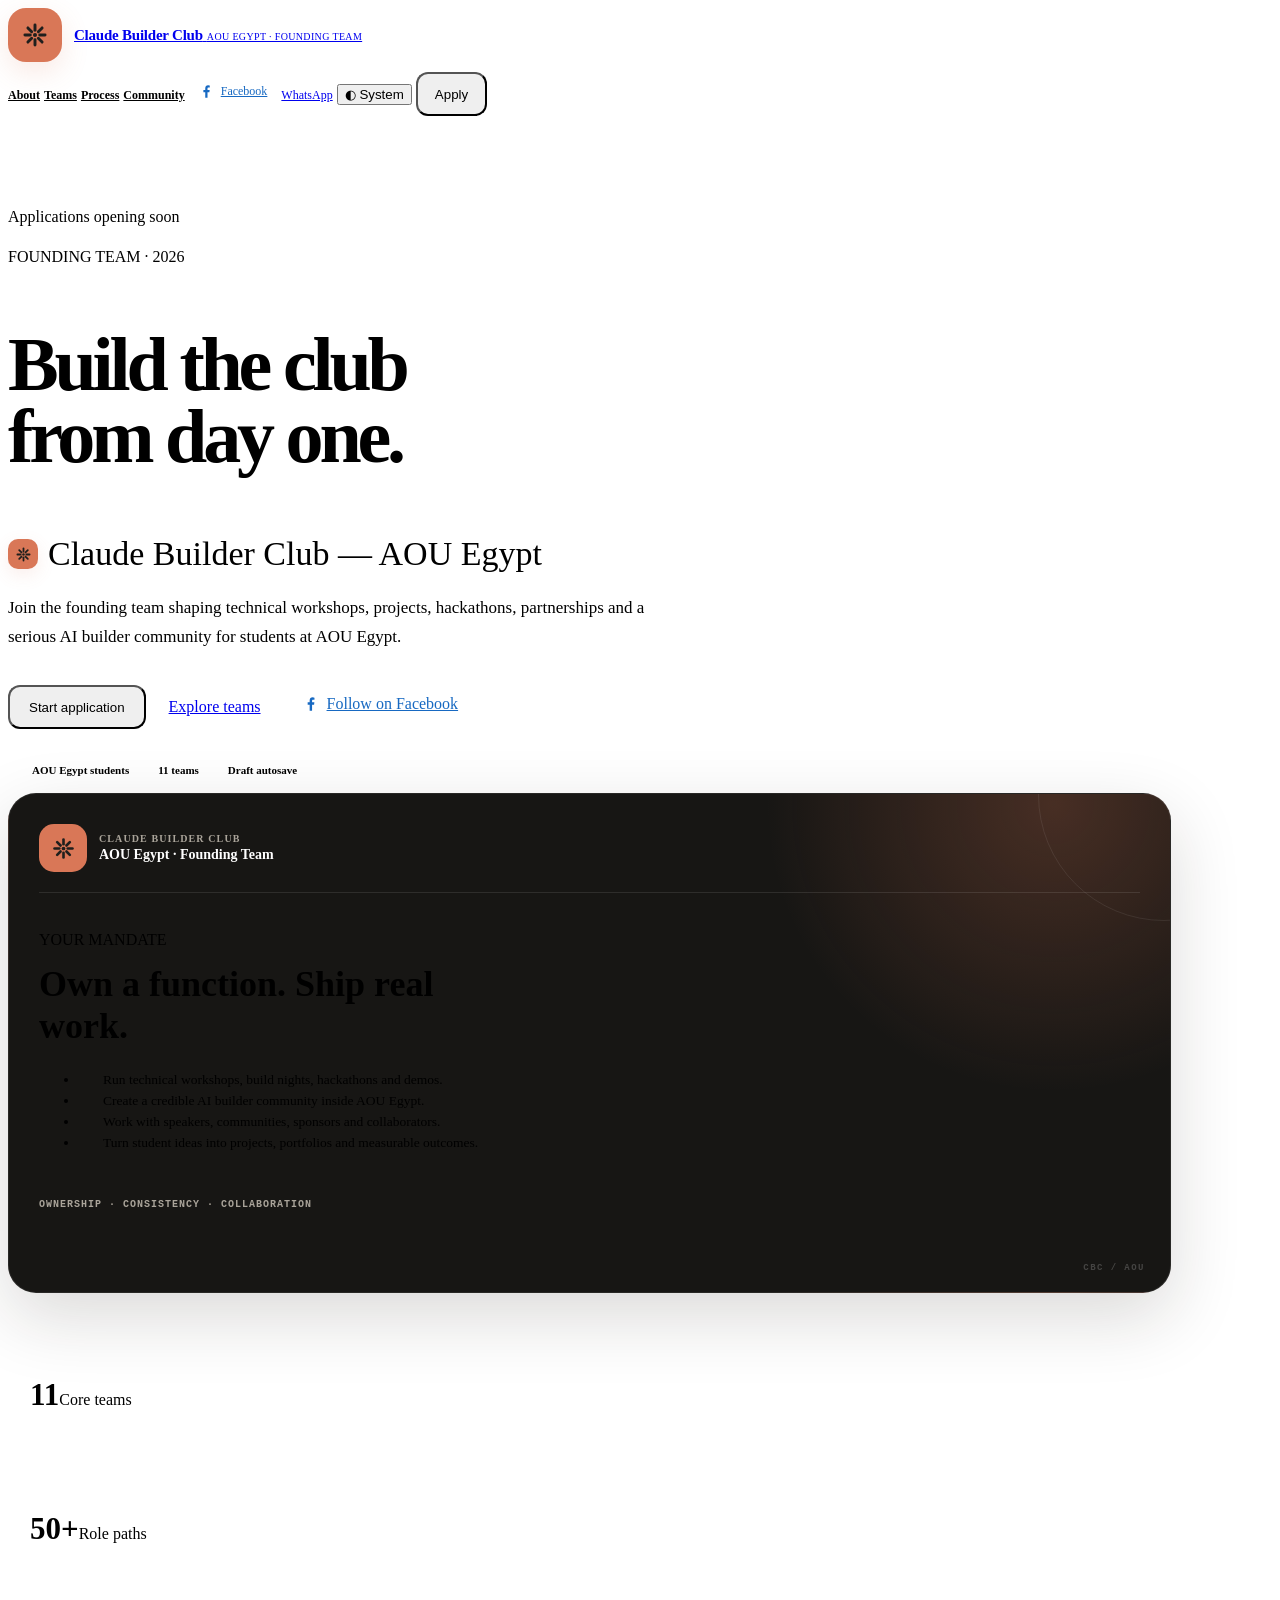
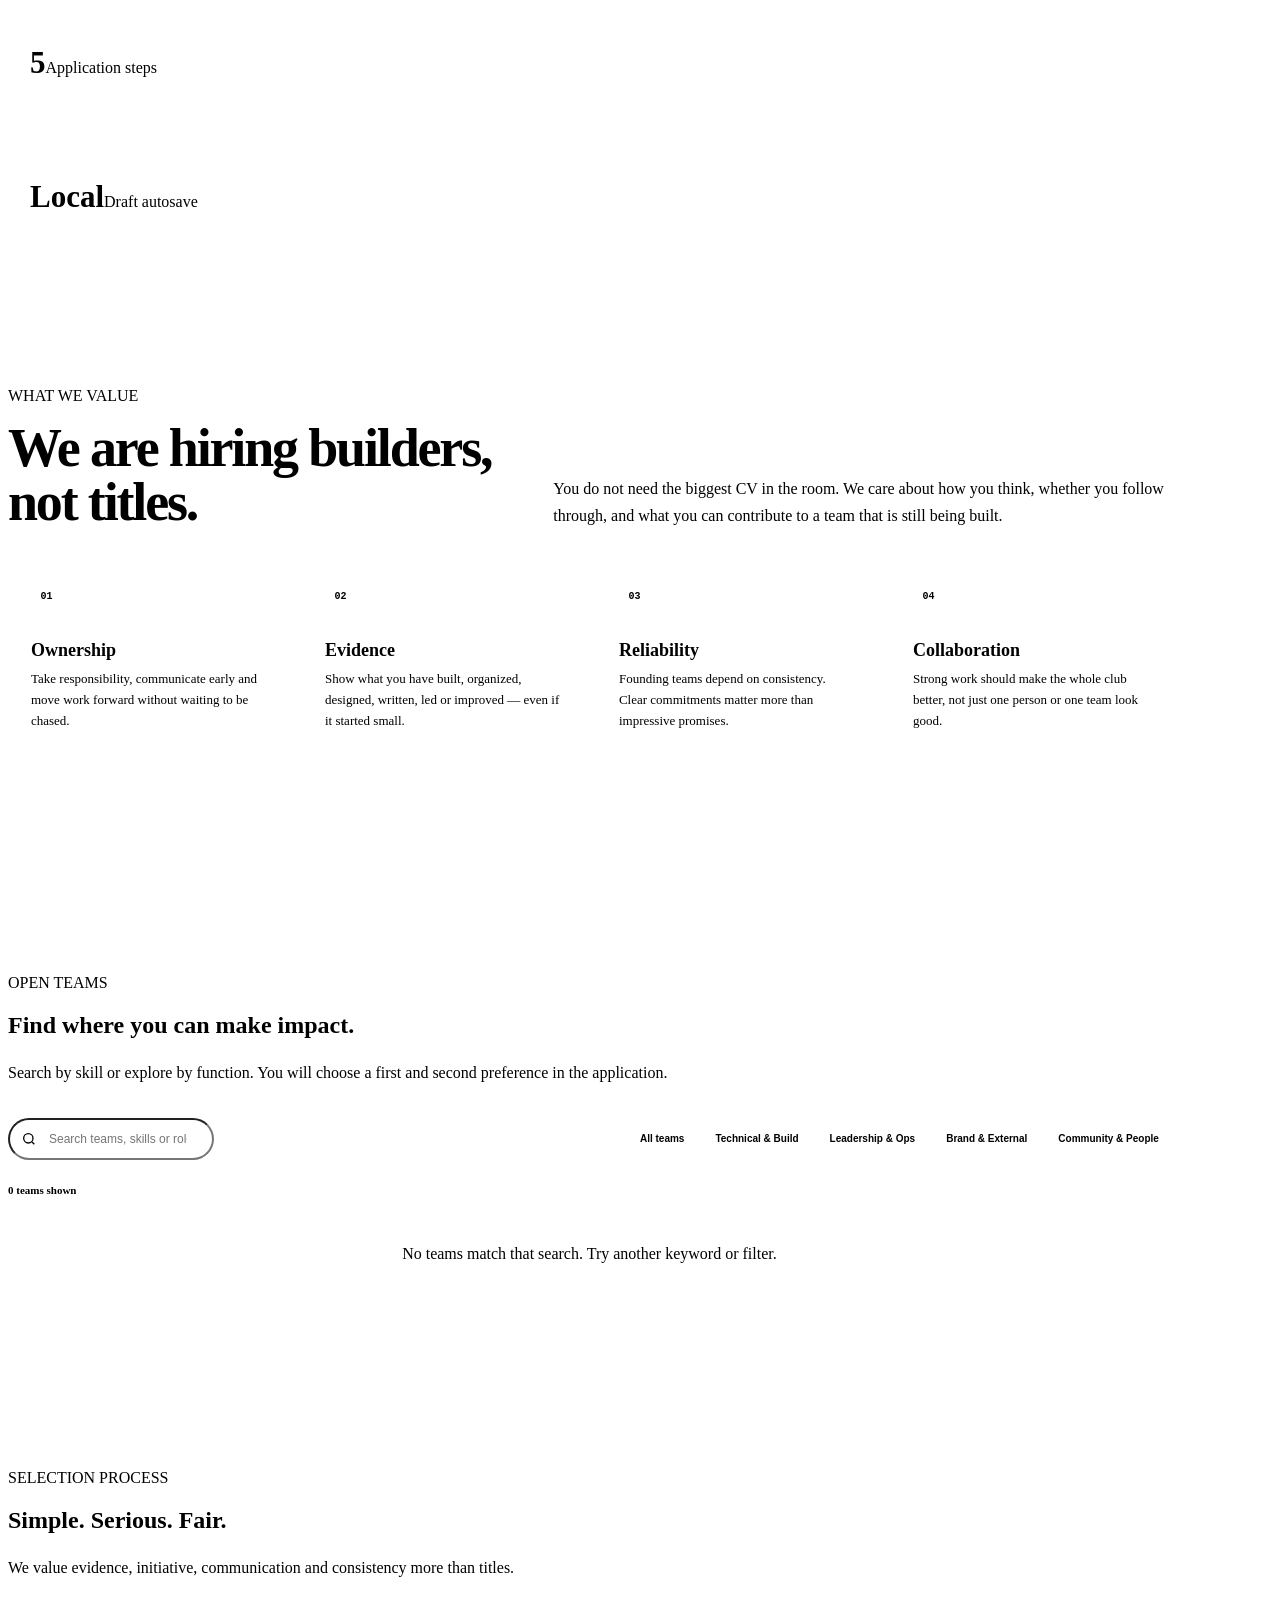
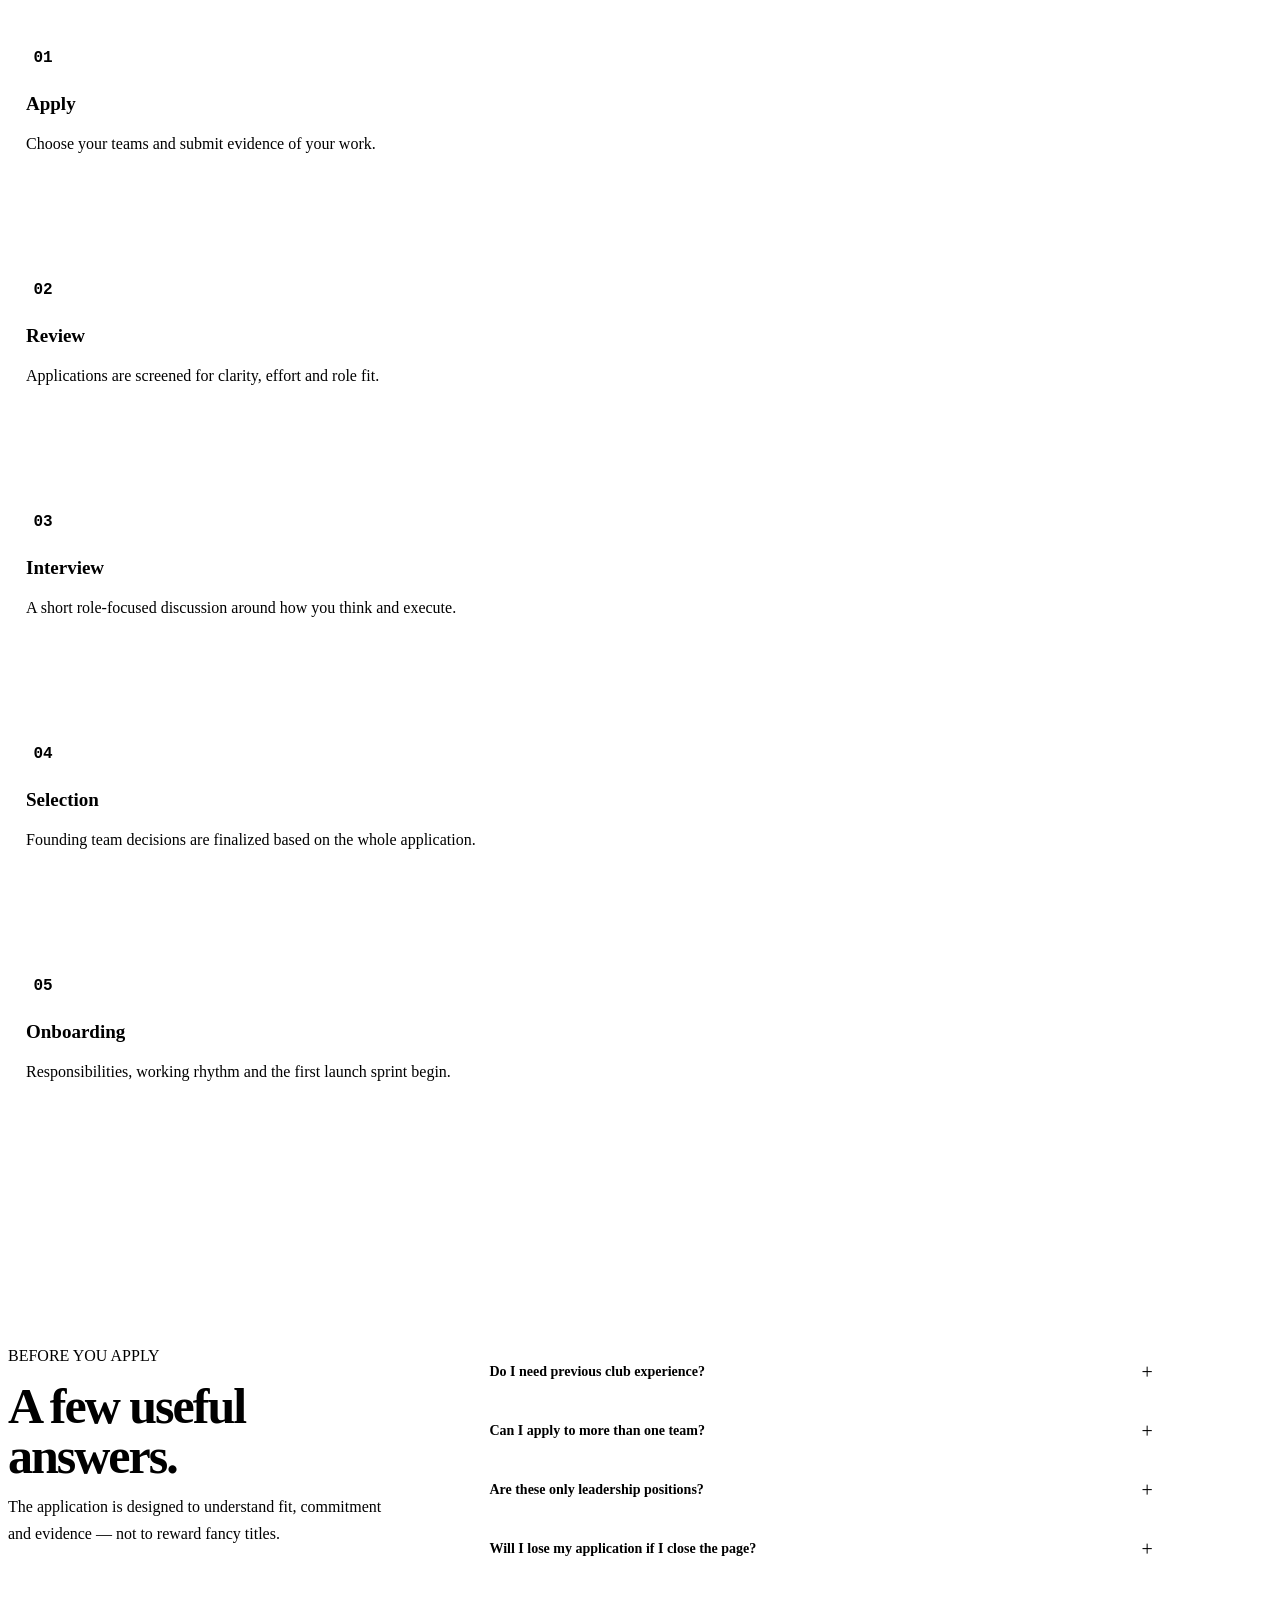
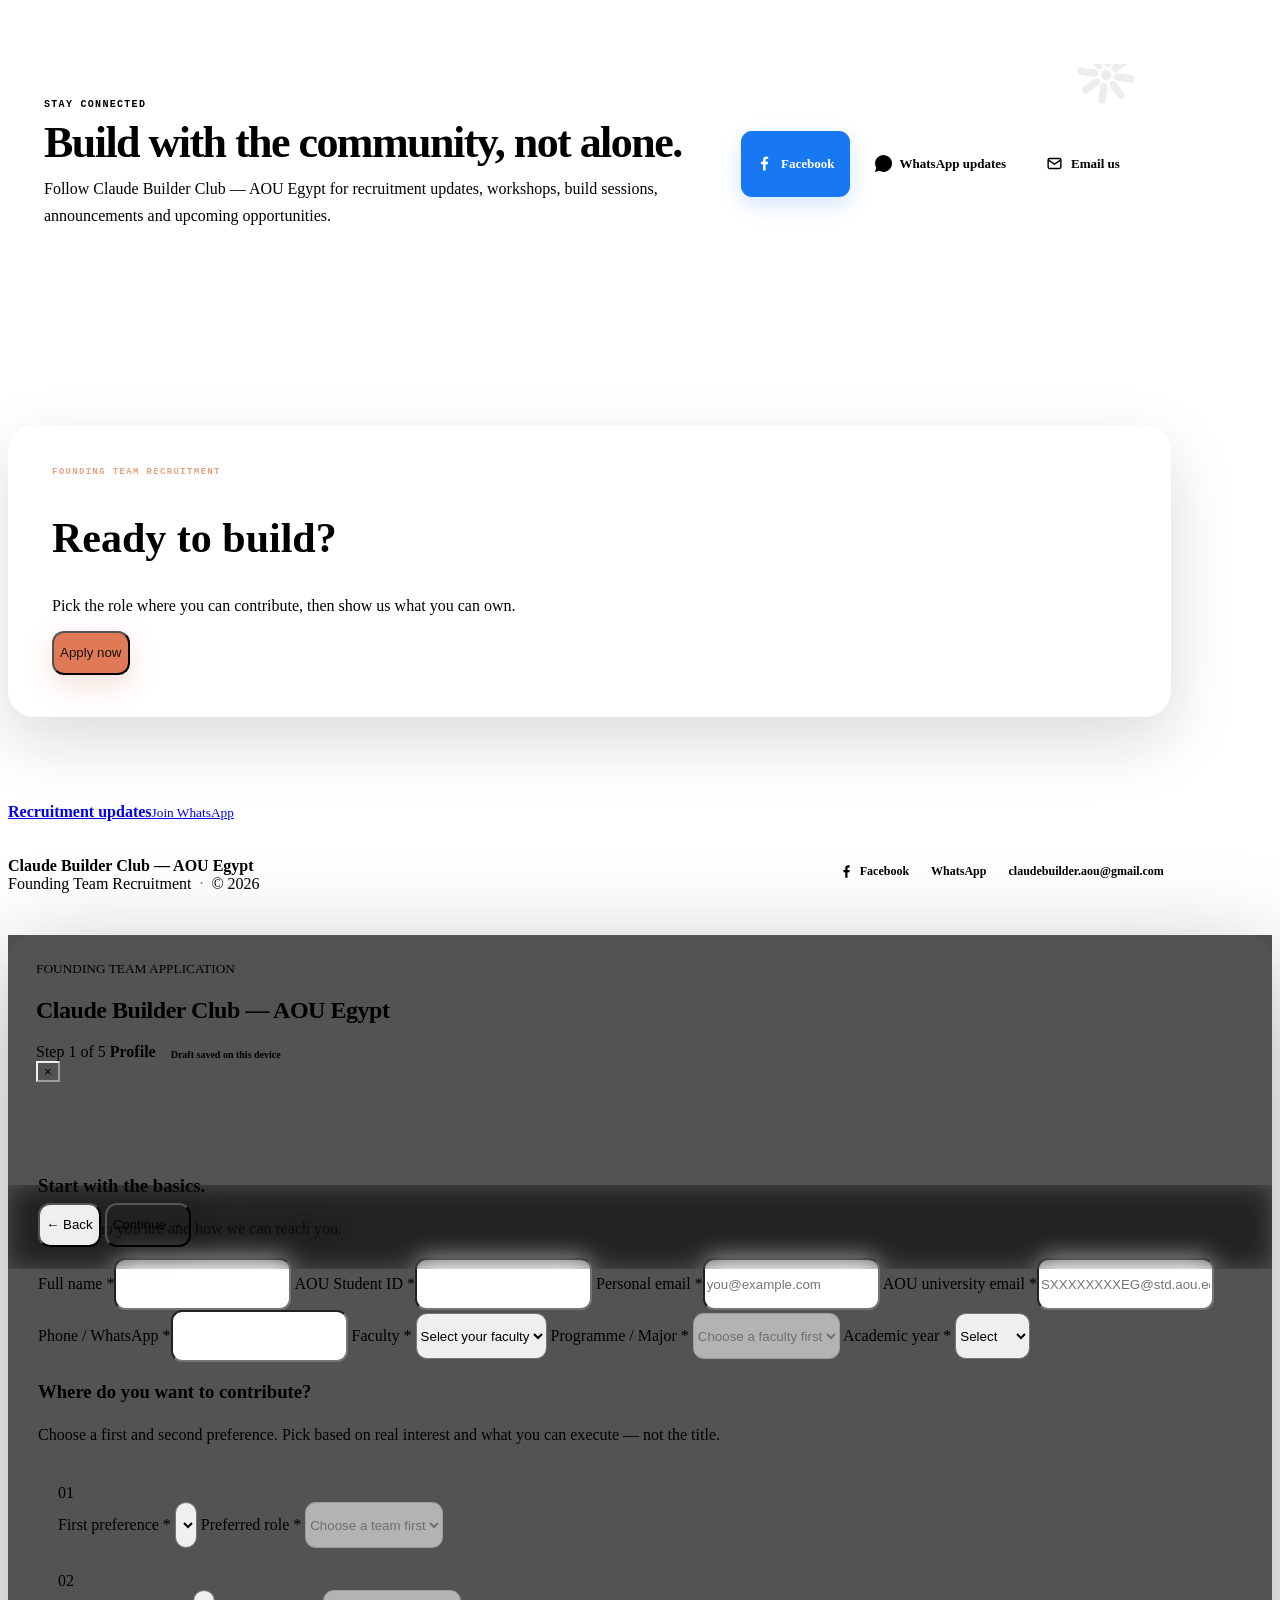
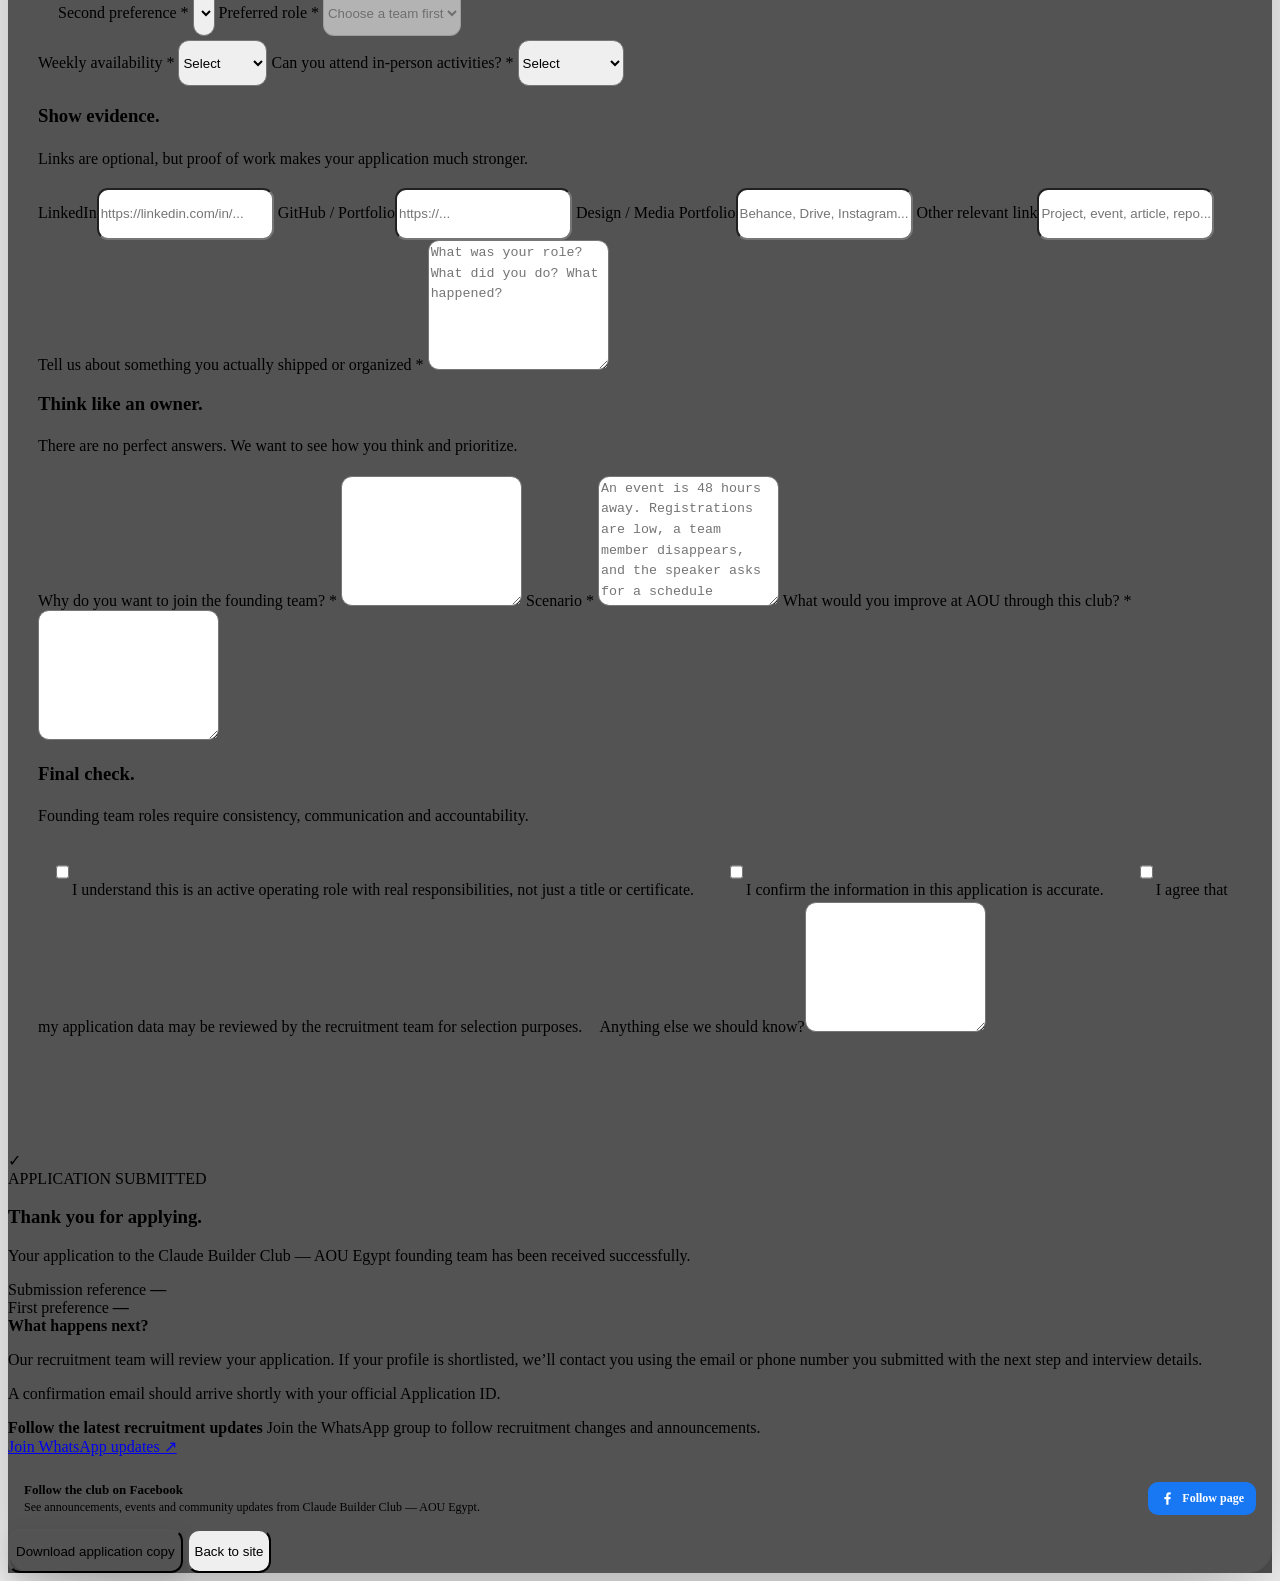
==== index.html @ a532e69e "feat: rebuild hiring landing page structure and discovery flow" ====
<!doctype html>
<html lang="en">
<head>
  <meta charset="utf-8" />
  <meta name="viewport" content="width=device-width,initial-scale=1" />
  <meta name="color-scheme" content="light dark" />
  <meta name="theme-color" content="#F7F4ED" media="(prefers-color-scheme: light)" />
  <meta name="theme-color" content="#171716" media="(prefers-color-scheme: dark)" />
  <script>
    (() => {
      let pref = "system";
      try { pref = localStorage.getItem("cbc-theme") || "system"; } catch (_) {}
      const systemDark = window.matchMedia("(prefers-color-scheme: dark)").matches;
      document.documentElement.dataset.themePreference = pref;
      document.documentElement.dataset.theme =
        pref === "system" ? (systemDark ? "dark" : "light") : pref;
    })();
  </script>

  <title>Join the Founding Team | Claude Builder Club — AOU Egypt</title>
  <meta name="description" content="Apply to join the founding team of Claude Builder Club — AOU Egypt. Explore technical, operations, media, community, partnerships and project roles." />
  <meta name="robots" content="index,follow" />
  <link rel="canonical" href="https://mhmdwaelanwr.github.io/hiring-cbc/" />

  <meta property="og:type" content="website" />
  <meta property="og:site_name" content="Claude Builder Club — AOU Egypt" />
  <meta property="og:title" content="Join the Founding Team | Claude Builder Club — AOU Egypt" />
  <meta property="og:description" content="Build workshops, projects, hackathons and a serious AI builder community at AOU Egypt." />
  <meta property="og:url" content="https://mhmdwaelanwr.github.io/hiring-cbc/" />
  <meta name="twitter:card" content="summary" />
  <meta name="twitter:title" content="Claude Builder Club — AOU Egypt | Founding Team" />
  <meta name="twitter:description" content="Applications are open for the founding team." />

  <link rel="preconnect" href="https://fonts.googleapis.com" />
  <link rel="preconnect" href="https://fonts.gstatic.com" crossorigin />
  <link rel="icon" type="image/svg+xml" href="./claude-favicon.svg?v=20261012" />

  <link rel="stylesheet" href="./styles.css?v=20261012r2" />
  <link rel="stylesheet" href="./polish.css?v=20261012r2" />
  <link rel="stylesheet" href="./hotfix.css?v=20261012r2" />
  <link rel="stylesheet" href="./brand.css?v=20261012r2" />
  <link rel="stylesheet" href="./community.css?v=20261012r2" />
  <link rel="stylesheet" href="./revamp.css?v=20261012r2" />
</head>
<body>
  <header class="nav">
    <div class="wrap nav-inner">
      <a class="brand" href="#top" aria-label="Claude Builder Club — AOU Egypt home">
        <span class="brand-copy">
          <strong>Claude Builder Club</strong>
          <small>AOU Egypt · Founding Team</small>
        </span>
      </a>

      <nav class="nav-links" aria-label="Primary navigation">
        <a href="#about">About</a>
        <a href="#teams">Teams</a>
        <a href="#process">Process</a>
        <a href="#community">Community</a>
        <a class="nav-facebook" href="https://www.facebook.com/claudeaouclub" target="_blank" rel="noopener noreferrer" aria-label="Claude Builder Club — AOU Egypt on Facebook">
          <svg viewBox="0 0 24 24" aria-hidden="true" fill="currentColor"><path d="M13.6 22v-9h3l.45-3.5H13.6V7.27c0-1.01.28-1.7 1.74-1.7H17.2V2.44A24.8 24.8 0 0 0 14.5 2c-2.67 0-4.5 1.63-4.5 4.62V9.5H7V13h3v9h3.6Z"/></svg>
          <span>Facebook</span>
        </a>
        <a class="nav-whatsapp" href="https://chat.whatsapp.com/GwiXzxyBXTBDsBqeenPYP8" target="_blank" rel="noopener noreferrer">WhatsApp</a>
        <button class="theme-toggle" id="themeToggle" type="button" aria-label="Change color theme" title="Theme: System">
          <span class="theme-icon" aria-hidden="true">◐</span>
          <span class="theme-label">System</span>
        </button>
        <span class="nav-status" id="navStatus" hidden>Applications opening soon</span>
        <button class="btn btn-primary js-apply nav-apply" data-open-label="Apply">Apply</button>
      </nav>
    </div>
  </header>

  <main id="top">
    <section class="hero wrap" aria-labelledby="heroTitle">
      <div class="hero-copy">
        <div class="hero-status" id="heroStatus">Applications opening soon</div>
        <div class="eyebrow">FOUNDING TEAM · 2026</div>
        <h1 id="heroTitle">Build the club from day one.</h1>
        <p class="hero-club-name">Claude Builder Club — AOU Egypt</p>
        <p class="lead">
          Join the founding team shaping technical workshops, projects, hackathons,
          partnerships and a serious AI builder community for students at AOU Egypt.
        </p>
        <div class="hero-actions">
          <button class="btn btn-primary js-apply" data-open-label="Start application">Start application</button>
          <a class="btn btn-ghost" href="#teams">Explore teams</a>
          <a class="btn btn-ghost hero-facebook" href="https://www.facebook.com/claudeaouclub" target="_blank" rel="noopener noreferrer">
            <svg viewBox="0 0 24 24" aria-hidden="true" fill="currentColor"><path d="M13.6 22v-9h3l.45-3.5H13.6V7.27c0-1.01.28-1.7 1.74-1.7H17.2V2.44A24.8 24.8 0 0 0 14.5 2c-2.67 0-4.5 1.63-4.5 4.62V9.5H7V13h3v9h3.6Z"/></svg>
            <span>Follow on Facebook</span>
          </a>
        </div>
        <div class="community-proof" aria-label="Recruitment highlights">
          <span><i class="proof-dot" aria-hidden="true"></i>AOU Egypt students</span>
          <span>11 teams</span>
          <span>Draft autosave</span>
        </div>
      </div>

      <aside class="hero-panel hero-brief" aria-label="Founding team mission">
        <div class="brief-top">
          <div class="brief-mark"><img src="./claude-spark.svg" alt="" /></div>
          <div>
            <span>Claude Builder Club</span>
            <strong>AOU Egypt · Founding Team</strong>
          </div>
        </div>
        <div class="panel-kicker">YOUR MANDATE</div>
        <h2>Own a function. Ship real work.</h2>
        <ul>
          <li>Run technical workshops, build nights, hackathons and demos.</li>
          <li>Create a credible AI builder community inside AOU Egypt.</li>
          <li>Work with speakers, communities, sponsors and collaborators.</li>
          <li>Turn student ideas into projects, portfolios and measurable outcomes.</li>
        </ul>
        <div class="brief-foot">Ownership · Consistency · Collaboration</div>
      </aside>
    </section>

    <section class="stats wrap" aria-label="Recruitment overview">
      <div><strong>11</strong><span>Core teams</span></div>
      <div><strong>50+</strong><span>Role paths</span></div>
      <div><strong>5</strong><span>Application steps</span></div>
      <div><strong>Local</strong><span>Draft autosave</span></div>
    </section>

    <section id="about" class="values-section">
      <div class="wrap">
        <div class="values-head">
          <div>
            <div class="eyebrow">WHAT WE VALUE</div>
            <h2>We are hiring builders, not titles.</h2>
          </div>
          <p>
            You do not need the biggest CV in the room. We care about how you think,
            whether you follow through, and what you can contribute to a team that is still being built.
          </p>
        </div>
        <div class="values-grid">
          <article class="value-card">
            <span class="value-index">01</span>
            <h3>Ownership</h3>
            <p>Take responsibility, communicate early and move work forward without waiting to be chased.</p>
          </article>
          <article class="value-card">
            <span class="value-index">02</span>
            <h3>Evidence</h3>
            <p>Show what you have built, organized, designed, written, led or improved — even if it started small.</p>
          </article>
          <article class="value-card">
            <span class="value-index">03</span>
            <h3>Reliability</h3>
            <p>Founding teams depend on consistency. Clear commitments matter more than impressive promises.</p>
          </article>
          <article class="value-card">
            <span class="value-index">04</span>
            <h3>Collaboration</h3>
            <p>Strong work should make the whole club better, not just one person or one team look good.</p>
          </article>
        </div>
      </div>
    </section>

    <section id="teams" class="section">
      <div class="wrap">
        <div class="section-head">
          <div>
            <div class="eyebrow">OPEN TEAMS</div>
            <h2>Find where you can make impact.</h2>
          </div>
          <p>Search by skill or explore by function. You will choose a first and second preference in the application.</p>
        </div>

        <div class="team-tools" aria-label="Team filters">
          <label class="team-search-wrap" aria-label="Search teams and skills">
            <svg viewBox="0 0 24 24" aria-hidden="true" fill="none" stroke="currentColor" stroke-width="2"><circle cx="11" cy="11" r="7"/><path d="m20 20-3.5-3.5"/></svg>
            <input id="teamSearch" type="search" placeholder="Search teams, skills or roles…" autocomplete="off" />
          </label>
          <div class="team-filters" role="group" aria-label="Filter teams by area">
            <button class="team-filter active" type="button" data-team-filter="all" aria-pressed="true">All teams</button>
            <button class="team-filter" type="button" data-team-filter="technical" aria-pressed="false">Technical & Build</button>
            <button class="team-filter" type="button" data-team-filter="operations" aria-pressed="false">Leadership & Ops</button>
            <button class="team-filter" type="button" data-team-filter="brand" aria-pressed="false">Brand & External</button>
            <button class="team-filter" type="button" data-team-filter="people" aria-pressed="false">Community & People</button>
          </div>
        </div>
        <p class="team-result-meta" id="teamResultCount" aria-live="polite">11 teams shown</p>
        <div class="roles" id="rolesGrid"></div>
      </div>
    </section>

    <section id="process" class="section section-soft">
      <div class="wrap">
        <div class="section-head">
          <div>
            <div class="eyebrow">SELECTION PROCESS</div>
            <h2>Simple. Serious. Fair.</h2>
          </div>
          <p>We value evidence, initiative, communication and consistency more than titles.</p>
        </div>
        <div class="steps">
          <div><b>01</b><h3>Apply</h3><p>Choose your teams and submit evidence of your work.</p></div>
          <div><b>02</b><h3>Review</h3><p>Applications are screened for clarity, effort and role fit.</p></div>
          <div><b>03</b><h3>Interview</h3><p>A short role-focused discussion around how you think and execute.</p></div>
          <div><b>04</b><h3>Selection</h3><p>Founding team decisions are finalized based on the whole application.</p></div>
          <div><b>05</b><h3>Onboarding</h3><p>Responsibilities, working rhythm and the first launch sprint begin.</p></div>
        </div>
      </div>
    </section>

    <section class="faq-section" aria-labelledby="faqTitle">
      <div class="wrap faq-layout">
        <div class="faq-intro">
          <div class="eyebrow">BEFORE YOU APPLY</div>
          <h2 id="faqTitle">A few useful answers.</h2>
          <p>The application is designed to understand fit, commitment and evidence — not to reward fancy titles.</p>
        </div>
        <div class="faq-list">
          <details>
            <summary>Do I need previous club experience?</summary>
            <p>No. Relevant experience helps, but projects, volunteering, freelance work, coursework and things you independently shipped can all demonstrate ability.</p>
          </details>
          <details>
            <summary>Can I apply to more than one team?</summary>
            <p>Yes. The application asks for a first and second team preference, with a preferred role for each.</p>
          </details>
          <details>
            <summary>Are these only leadership positions?</summary>
            <p>No. The recruitment includes leads, coordinators, specialists, members and volunteer paths across technical and non-technical teams.</p>
          </details>
          <details>
            <summary>Will I lose my application if I close the page?</summary>
            <p>Your draft is saved locally in your browser while you type. You can return on the same device and continue before submitting.</p>
          </details>
        </div>
      </div>
    </section>

    <section id="community" class="community-section">
      <div class="wrap">
        <div class="community-card">
          <div class="community-copy">
            <div class="community-kicker">Stay connected</div>
            <h2>Build with the community, not alone.</h2>
            <p>Follow Claude Builder Club — AOU Egypt for recruitment updates, workshops, build sessions, announcements and upcoming opportunities.</p>
          </div>
          <div class="community-actions" aria-label="Community channels">
            <a class="community-link facebook" href="https://www.facebook.com/claudeaouclub" target="_blank" rel="noopener noreferrer">
              <svg viewBox="0 0 24 24" aria-hidden="true" fill="currentColor"><path d="M13.6 22v-9h3l.45-3.5H13.6V7.27c0-1.01.28-1.7 1.74-1.7H17.2V2.44A24.8 24.8 0 0 0 14.5 2c-2.67 0-4.5 1.63-4.5 4.62V9.5H7V13h3v9h3.6Z"/></svg>
              <span>Facebook</span>
            </a>
            <a class="community-link whatsapp" href="https://chat.whatsapp.com/GwiXzxyBXTBDsBqeenPYP8" target="_blank" rel="noopener noreferrer">
              <svg viewBox="0 0 24 24" aria-hidden="true" fill="currentColor"><path d="M20.52 3.48A11.82 11.82 0 0 0 12.06 0C5.47 0 .11 5.36.11 11.95c0 2.1.55 4.16 1.6 5.96L0 24l6.24-1.64a11.93 11.93 0 0 0 5.81 1.48h.01c6.59 0 11.95-5.36 11.95-11.95 0-3.19-1.24-6.19-3.49-8.41Z"/></svg>
              <span>WhatsApp updates</span>
            </a>
            <a class="community-link email" href="mailto:claudebuilder.aou@gmail.com">
              <svg viewBox="0 0 24 24" aria-hidden="true" fill="none" stroke="currentColor" stroke-width="2"><rect x="3" y="5" width="18" height="14" rx="2"/><path d="m3 7 9 6 9-6"/></svg>
              <span>Email us</span>
            </a>
          </div>
        </div>
      </div>
    </section>

    <section class="section">
      <div class="wrap">
        <div class="cta">
          <div>
            <div class="cta-copy-eyebrow">FOUNDING TEAM RECRUITMENT</div>
            <h2>Ready to build?</h2>
            <p>Pick the role where you can contribute, then show us what you can own.</p>
          </div>
          <button class="btn btn-orange js-apply" data-open-label="Apply now">Apply now</button>
        </div>
      </div>
    </section>
  </main>

  <a class="floating-whatsapp" href="https://chat.whatsapp.com/GwiXzxyBXTBDsBqeenPYP8" target="_blank" rel="noopener noreferrer" aria-label="Join recruitment updates on WhatsApp">
    <span class="wa-dot" aria-hidden="true"></span>
    <span><strong>Recruitment updates</strong><small>Join WhatsApp</small></span>
  </a>

  <footer class="footer wrap">
    <div>
      <strong>Claude Builder Club — AOU Egypt</strong>
      <div class="footer-meta-line">
        <span id="footerMeta">Founding Team Recruitment</span>
        <span class="dot" aria-hidden="true">·</span>
        <span>© <span id="footerYear">2026</span></span>
      </div>
    </div>
    <div class="footer-social" aria-label="Club links">
      <a href="https://www.facebook.com/claudeaouclub" target="_blank" rel="noopener noreferrer">
        <svg viewBox="0 0 24 24" aria-hidden="true" fill="currentColor"><path d="M13.6 22v-9h3l.45-3.5H13.6V7.27c0-1.01.28-1.7 1.74-1.7H17.2V2.44A24.8 24.8 0 0 0 14.5 2c-2.67 0-4.5 1.63-4.5 4.62V9.5H7V13h3v9h3.6Z"/></svg>
        <span>Facebook</span>
      </a>
      <a href="https://chat.whatsapp.com/GwiXzxyBXTBDsBqeenPYP8" target="_blank" rel="noopener noreferrer"><span>WhatsApp</span></a>
      <a href="mailto:claudebuilder.aou@gmail.com"><span>claudebuilder.aou@gmail.com</span></a>
    </div>
  </footer>

  <div class="modal" id="modal" aria-hidden="true">
    <div class="modal-card" role="dialog" aria-modal="true" aria-labelledby="formTitle">
      <div class="modal-head">
        <div>
          <small>FOUNDING TEAM APPLICATION</small>
          <h2 id="formTitle">Claude Builder Club — AOU Egypt</h2>
          <div class="step-meta">
            <span id="stepCounter">Step 1 of 5</span>
            <strong id="stepLabel">Profile</strong>
            <span class="draft-status" id="draftStatus">Draft saved on this device</span>
          </div>
        </div>
        <button class="icon-btn" id="closeModal" aria-label="Close application">×</button>
        <div class="progress" aria-hidden="true"><span id="progress"></span></div>
      </div>

      <form id="applicationForm" novalidate>
        <div aria-hidden="true" style="position:absolute;left:-10000px;top:auto;width:1px;height:1px;overflow:hidden"><label>Website<input type="text" name="website" tabindex="-1" autocomplete="off" /></label></div>
        <section class="form-page active" data-page="1">
          <h3>Start with the basics.</h3>
          <p>Tell us who you are and how we can reach you.</p>
          <div class="grid2">
            <label>Full name *<input name="full_name" autocomplete="name" required /></label>
            <label>AOU Student ID *<input name="student_id" required /></label>
            <label>Personal email *<input type="email" name="email" autocomplete="email" placeholder="you@example.com" required /></label>
            <label>AOU university email *<input type="email" name="university_email" autocomplete="email" placeholder="SXXXXXXXXEG@std.aou.edu.eg" pattern=".+@std\.aou\.edu\.eg$" title="Use your AOU student email ending with @std.aou.edu.eg" required /></label>
            <label>Phone / WhatsApp *<input name="phone" autocomplete="tel" required /></label>
            <label>Faculty *
              <select name="faculty" id="facultySelect" required>
                <option value="">Select your faculty</option>
              </select>
            </label>
            <label>Programme / Major *
              <select name="major" id="majorSelect" required disabled>
                <option value="">Choose a faculty first</option>
              </select>
            </label>
            <label>Academic year *
              <select name="academic_year" required>
                <option value="">Select</option>
                <option>1st Year</option><option>2nd Year</option><option>3rd Year</option>
                <option>4th Year</option><option>Other</option>
              </select>
            </label>
          </div>
        </section>

        <section class="form-page" data-page="2">
          <h3>Where do you want to contribute?</h3>
          <p>Choose a first and second preference. Pick based on real interest and what you can execute — not the title.</p>
          <div class="preference-card">
            <div class="preference-number">01</div>
            <div class="grid2">
              <label>First preference *
                <select name="team_first" id="teamFirst" required></select>
              </label>
              <label>Preferred role *
                <select name="preferred_role" id="roleFirst" required disabled>
                  <option value="">Choose a team first</option>
                </select>
              </label>
            </div>
          </div>
          <div class="preference-card preference-card-secondary">
            <div class="preference-number">02</div>
            <div class="grid2">
              <label>Second preference *
                <select name="team_second" id="teamSecond" required></select>
              </label>
              <label>Preferred role *
                <select name="second_preferred_role" id="roleSecond" required disabled>
                  <option value="">Choose a team first</option>
                </select>
              </label>
            </div>
          </div>
          <div class="grid2">
            <label>Weekly availability *
              <select name="availability" required>
                <option value="">Select</option><option>2–3 hours</option><option>4–6 hours</option>
                <option>7–10 hours</option><option>10+ hours</option>
              </select>
            </label>
            <label>Can you attend in-person activities? *
              <select name="in_person" required>
                <option value="">Select</option><option>Yes</option><option>Mostly yes</option>
                <option>Sometimes</option><option>Mostly remote</option>
              </select>
            </label>
          </div>
          <div id="conditional"></div>
        </section>

        <section class="form-page" data-page="3">
          <h3>Show evidence.</h3>
          <p>Links are optional, but proof of work makes your application much stronger.</p>
          <div class="grid2">
            <label>LinkedIn<input type="url" name="linkedin" placeholder="https://linkedin.com/in/..." /></label>
            <label>GitHub / Portfolio<input type="url" name="portfolio" placeholder="https://..." /></label>
            <label>Design / Media Portfolio<input type="url" name="design_portfolio" placeholder="Behance, Drive, Instagram..." /></label>
            <label>Other relevant link<input type="url" name="other_link" placeholder="Project, event, article, repo..." /></label>
          </div>
          <label>Tell us about something you actually shipped or organized *
            <textarea name="evidence" required placeholder="What was your role? What did you do? What happened?"></textarea>
          </label>
        </section>

        <section class="form-page" data-page="4">
          <h3>Think like an owner.</h3>
          <p>There are no perfect answers. We want to see how you think and prioritize.</p>
          <label>Why do you want to join the founding team? *
            <textarea name="motivation" required></textarea>
          </label>
          <label>Scenario *
            <textarea name="scenario" required placeholder="An event is 48 hours away. Registrations are low, a team member disappears, and the speaker asks for a schedule change. What do you do first, and why?"></textarea>
          </label>
          <label>What would you improve at AOU through this club? *
            <textarea name="campus_impact" required></textarea>
          </label>
        </section>

        <section class="form-page" data-page="5">
          <h3>Final check.</h3>
          <p>Founding team roles require consistency, communication and accountability.</p>
          <label class="check"><input type="checkbox" name="commitment" required /><span>I understand this is an active operating role with real responsibilities, not just a title or certificate.</span></label>
          <label class="check"><input type="checkbox" name="accuracy" required /><span>I confirm the information in this application is accurate.</span></label>
          <label class="check"><input type="checkbox" name="privacy" required /><span>I agree that my application data may be reviewed by the recruitment team for selection purposes.</span></label>
          <label>Anything else we should know?<textarea name="notes"></textarea></label>
        </section>

        <div class="form-nav">
          <button type="button" class="btn btn-ghost" id="backBtn">← Back</button>
          <button type="button" class="btn btn-dark" id="nextBtn">Continue →</button>
        </div>
      </form>

      <div class="success" id="success">
        <div class="success-icon">✓</div>
        <div class="success-kicker">APPLICATION SUBMITTED</div>
        <h3>Thank you for applying.</h3>
        <p class="success-lead" id="successMessage">
          Your application to the Claude Builder Club — AOU Egypt founding team has been received successfully.
        </p>

        <div class="success-summary">
          <div>
            <span>Submission reference</span>
            <strong id="submissionReference">—</strong>
          </div>
          <div>
            <span>First preference</span>
            <strong id="successTeam">—</strong>
          </div>
        </div>

        <div class="success-next">
          <strong>What happens next?</strong>
          <p>Our recruitment team will review your application. If your profile is shortlisted, we’ll contact you using the email or phone number you submitted with the next step and interview details.</p>
        </div>

        <p class="success-note">A confirmation email should arrive shortly with your official Application ID.</p>

        <div class="whatsapp-follow">
          <div>
            <strong>Follow the latest recruitment updates</strong>
            <span>Join the WhatsApp group to follow recruitment changes and announcements.</span>
          </div>
          <a class="btn btn-whatsapp" href="https://chat.whatsapp.com/GwiXzxyBXTBDsBqeenPYP8" target="_blank" rel="noopener noreferrer">Join WhatsApp updates ↗</a>
        </div>

        <div class="social-after-submit">
          <div>
            <strong>Follow the club on Facebook</strong>
            <span>See announcements, events and community updates from Claude Builder Club — AOU Egypt.</span>
          </div>
          <a href="https://www.facebook.com/claudeaouclub" target="_blank" rel="noopener noreferrer">
            <svg viewBox="0 0 24 24" aria-hidden="true" fill="currentColor"><path d="M13.6 22v-9h3l.45-3.5H13.6V7.27c0-1.01.28-1.7 1.74-1.7H17.2V2.44A24.8 24.8 0 0 0 14.5 2c-2.67 0-4.5 1.63-4.5 4.62V9.5H7V13h3v9h3.6Z"/></svg>
            <span>Follow page</span>
          </a>
        </div>

        <div class="success-actions">
          <button class="btn btn-dark" id="downloadCopy">Download application copy</button>
          <button class="btn btn-ghost" type="button" id="closeSuccess">Back to site</button>
        </div>
      </div>
    </div>
  </div>

  <script src="./config.js?v=20261012r2"></script>
  <script src="./app.js?v=20261012r2"></script>
  <script src="./submission-hotfix.js?v=20261012r2"></script>
  <script src="./revamp.js?v=20261012r2"></script>
</body>
</html>
---- polish.css ----
/*
  CBC AOU — UI polish layer
  Loaded after styles.css so the existing application flow remains untouched.
  2026-10-11
*/

/* ---------- Global quality ---------- */
:root{
  --polish-radius:22px;
  --polish-radius-sm:14px;
  --polish-ease:cubic-bezier(.2,.8,.2,1);
}

::selection{
  background:color-mix(in srgb,var(--accent) 28%,transparent);
  color:var(--ink);
}

body{
  min-height:100vh;
  background:
    radial-gradient(circle at 84% 2%,color-mix(in srgb,var(--accent) 10%,transparent),transparent 30rem),
    radial-gradient(circle at 4% 34%,color-mix(in srgb,var(--accent) 5%,transparent),transparent 25rem),
    var(--bg);
}

.wrap{width:min(1180px,92%)}

button,a,input,select,textarea{
  -webkit-tap-highlight-color:transparent;
}

a:focus-visible,
button:focus-visible,
input:focus-visible,
select:focus-visible,
textarea:focus-visible{
  outline:3px solid color-mix(in srgb,var(--accent) 38%,transparent);
  outline-offset:3px;
}

.btn{
  min-height:44px;
  border-radius:12px;
  transition:
    transform .2s var(--polish-ease),
    box-shadow .2s var(--polish-ease),
    background-color .2s ease,
    border-color .2s ease;
}

.btn:hover:not(:disabled){transform:translateY(-2px)}
.btn:active:not(:disabled){transform:translateY(0)}

/* ---------- Navigation ---------- */
.nav{
  border-bottom-color:color-mix(in srgb,var(--line) 78%,transparent);
  box-shadow:0 1px 0 color-mix(in srgb,var(--ink) 3%,transparent);
}

.nav-inner{min-height:76px}

.brand{
  display:flex;
  align-items:center;
  gap:11px;
}

.brand::before{
  content:"✦";
  display:grid;
  place-items:center;
  width:34px;
  height:34px;
  flex:0 0 34px;
  border-radius:11px;
  background:var(--ink);
  color:var(--bg);
  font-size:17px;
  line-height:1;
  box-shadow:0 8px 24px color-mix(in srgb,var(--ink) 12%,transparent);
}

html[data-theme="dark"] .brand::before{
  background:var(--accent);
  color:#181310;
}

.brand-copy strong{font-size:15px;letter-spacing:-.015em}
.brand-copy small{font-size:10px;letter-spacing:.035em}

.nav-links>a:not(.nav-whatsapp){
  position:relative;
  color:var(--muted);
  transition:color .18s ease;
}

.nav-links>a:not(.nav-whatsapp)::after{
  content:"";
  position:absolute;
  left:0;
  right:0;
  bottom:-8px;
  height:2px;
  border-radius:999px;
  background:var(--accent);
  transform:scaleX(0);
  transform-origin:left;
  transition:transform .2s var(--polish-ease);
}

.nav-links>a:not(.nav-whatsapp):hover{color:var(--ink)}
.nav-links>a:not(.nav-whatsapp):hover::after{transform:scaleX(1)}

.nav-apply{padding-inline:17px}
.theme-toggle{transition:border-color .18s ease,background-color .18s ease,transform .18s ease}
.theme-toggle:hover{transform:translateY(-1px)}

/* ---------- Hero ---------- */
.hero{
  position:relative;
  padding:92px 0 64px;
  gap:64px;
}

.hero::before{
  content:"";
  position:absolute;
  z-index:-1;
  top:46px;
  left:-7vw;
  width:260px;
  height:260px;
  border-radius:50%;
  border:1px solid color-mix(in srgb,var(--accent) 12%,transparent);
  opacity:.8;
}

.hero-copy{position:relative}

.hero-status{
  box-shadow:0 8px 28px color-mix(in srgb,var(--ink) 4%,transparent);
}

.hero-status.live::before{
  box-shadow:0 0 0 5px color-mix(in srgb,var(--green) 12%,transparent);
}

h1{
  max-width:700px;
  font-size:clamp(50px,6.2vw,76px);
  line-height:.94;
  text-wrap:balance;
}

.hero-club-name{
  max-width:760px;
  color:var(--accent-dark);
  text-wrap:balance;
}

.lead{
  max-width:680px;
  font-size:17px;
  line-height:1.72;
}

.hero-actions{gap:10px;margin-top:30px}

.hero-panel{
  position:relative;
  overflow:hidden;
  min-height:390px;
  padding:36px;
  border:1px solid rgba(255,255,255,.08);
  border-radius:26px;
  box-shadow:0 24px 70px rgba(31,24,19,.16);
}

.hero-panel::before{
  content:"";
  position:absolute;
  width:220px;
  height:220px;
  right:-90px;
  top:-100px;
  border-radius:50%;
  background:radial-gradient(circle,color-mix(in srgb,var(--accent) 38%,transparent),transparent 68%);
  pointer-events:none;
}

.hero-panel::after{
  content:"FOUNDING COHORT";
  position:absolute;
  right:22px;
  bottom:18px;
  color:rgba(255,255,255,.22);
  font-family:"IBM Plex Mono",ui-monospace,monospace;
  font-size:9px;
  font-weight:700;
  letter-spacing:.16em;
}

.hero-panel h2{
  position:relative;
  max-width:390px;
  font-family:"Newsreader",Georgia,serif;
  font-weight:600;
  font-size:34px;
}

.hero-panel ul{position:relative;gap:16px}
.hero-panel li{line-height:1.55;padding-left:24px}

/* ---------- Stats ---------- */
.stats{
  gap:12px;
  margin-bottom:78px;
}

.stats div{
  position:relative;
  overflow:hidden;
  min-height:94px;
  padding:20px 22px;
  border-radius:18px;
  transition:transform .2s var(--polish-ease),border-color .2s ease,box-shadow .2s ease;
}

.stats div::after{
  content:"";
  position:absolute;
  inset:auto 0 0;
  height:3px;
  background:var(--accent);
  transform:scaleX(0);
  transform-origin:left;
  transition:transform .25s var(--polish-ease);
}

.stats div:hover{
  transform:translateY(-3px);
  border-color:color-mix(in srgb,var(--accent) 25%,var(--line));
  box-shadow:0 15px 35px color-mix(in srgb,var(--ink) 7%,transparent);
}

.stats div:hover::after{transform:scaleX(1)}
.stats strong{font-family:"Newsreader",Georgia,serif;font-size:31px;font-weight:600}

/* ---------- Sections ---------- */
.section{padding:86px 0}
.section-head{margin-bottom:38px}
.section-head h2{text-wrap:balance}
.section-head p{line-height:1.7}

.section-soft{
  background:color-mix(in srgb,var(--surface) 68%,var(--bg));
}

/* ---------- Team cards ---------- */
.roles{
  counter-reset:cbc-team;
  gap:18px;
}

.role{
  counter-increment:cbc-team;
  position:relative;
  overflow:hidden;
  min-height:265px;
  padding:27px 25px 24px;
  border-radius:20px;
  display:flex;
  flex-direction:column;
  box-shadow:0 1px 0 color-mix(in srgb,var(--ink) 2%,transparent);
  transition:
    transform .24s var(--polish-ease),
    box-shadow .24s var(--polish-ease),
    border-color .24s ease;
}

.role::before{
  content:counter(cbc-team, decimal-leading-zero);
  position:absolute;
  top:20px;
  right:21px;
  color:color-mix(in srgb,var(--muted) 52%,transparent);
  font-family:"IBM Plex Mono",ui-monospace,monospace;
  font-size:10px;
  font-weight:700;
  letter-spacing:.08em;
}

.role::after{
  content:"";
  position:absolute;
  left:0;
  right:0;
  bottom:0;
  height:3px;
  background:linear-gradient(90deg,var(--accent),color-mix(in srgb,var(--accent) 15%,transparent));
  transform:scaleX(.18);
  transform-origin:left;
  transition:transform .26s var(--polish-ease);
}

.role:hover{
  transform:translateY(-5px);
  border-color:color-mix(in srgb,var(--accent) 28%,var(--line));
  box-shadow:0 20px 46px color-mix(in srgb,var(--ink) 9%,transparent);
}

.role:hover::after{transform:scaleX(1)}
.role small{padding-right:38px;color:var(--accent-dark)}
.role h3{margin:12px 0 8px;font-size:22px;line-height:1.16}
.role p{line-height:1.62;margin-bottom:17px}
.role ul{margin-top:auto;padding:0;list-style:none;display:flex;flex-wrap:wrap;gap:7px}
.role li{
  margin:0;
  padding:6px 9px;
  border:1px solid var(--line);
  border-radius:999px;
  background:color-mix(in srgb,var(--surface-2) 64%,transparent);
  color:var(--muted);
  font-size:11px;
  line-height:1.2;
}

/* ---------- Selection process ---------- */
.steps{gap:12px}
.steps>div{
  position:relative;
  min-height:190px;
  padding:22px 18px 20px;
  border:1px solid var(--line);
  border-top:3px solid var(--accent);
  border-radius:16px;
  background:var(--surface);
}

.steps b{
  display:inline-grid;
  place-items:center;
  width:34px;
  height:34px;
  border-radius:10px;
  background:var(--accent-soft);
  color:var(--accent-dark);
  font-family:"IBM Plex Mono",ui-monospace,monospace;
}

.steps h3{margin:18px 0 7px;font-size:19px}
.steps p{line-height:1.58}

/* ---------- Bottom CTA ---------- */
.cta{
  position:relative;
  overflow:hidden;
  padding:42px 44px;
  border-radius:26px;
  box-shadow:0 24px 65px rgba(24,20,17,.15);
}

.cta::after{
  content:"✦";
  position:absolute;
  right:150px;
  top:50%;
  transform:translateY(-50%);
  color:rgba(255,255,255,.08);
  font-size:120px;
  line-height:1;
  pointer-events:none;
}

.cta>*,.cta .btn{position:relative;z-index:1}
.cta h2{font-size:42px}
.btn-orange{background:#e07a56;color:#171210;box-shadow:0 10px 30px rgba(201,100,66,.2)}

.footer{
  border-top:1px solid color-mix(in srgb,var(--line) 70%,transparent);
  padding-top:30px;
}

/* ---------- Form / modal polish ---------- */
.modal{
  background:color-mix(in srgb,#111 72%,transparent);
  backdrop-filter:blur(8px);
}

.modal-card{
  border:1px solid color-mix(in srgb,var(--line) 85%,transparent);
  border-radius:24px;
  box-shadow:0 34px 110px rgba(0,0,0,.34);
}

.modal-head{padding:24px 28px 21px}
.modal-head h2{letter-spacing:-.02em}
.step-meta{margin-top:8px}
.progress{height:6px;margin-top:17px}
.progress span{border-radius:999px}

form{padding:30px}
.form-page>p{line-height:1.65}

input,select,textarea{
  min-height:46px;
  border-radius:11px;
  transition:border-color .16s ease,box-shadow .16s ease,background-color .16s ease;
}

textarea{min-height:124px;line-height:1.55}
select:disabled,input:disabled,textarea:disabled{opacity:.62;cursor:not-allowed}

input:hover:not(:disabled),
select:hover:not(:disabled),
textarea:hover:not(:disabled){
  border-color:color-mix(in srgb,var(--muted) 58%,var(--line));
}

.preference-card{
  padding:20px 20px 4px;
  border-radius:18px;
}

.preference-number{border-radius:10px}

.check{
  padding:14px;
  border-radius:12px;
  line-height:1.5;
  transition:border-color .18s ease,background-color .18s ease;
}
.check:hover{border-color:color-mix(in srgb,var(--accent) 30%,var(--line))}

.form-nav{
  position:sticky;
  bottom:-1px;
  z-index:3;
  margin:28px -30px -30px;
  padding:18px 30px 22px;
  background:color-mix(in srgb,var(--surface) 94%,transparent);
  backdrop-filter:blur(12px);
}

.success-summary>div{border-radius:15px}
.success-next{border-radius:0 14px 14px 0}
.whatsapp-follow{border-radius:16px}

/* Hide the floating site CTA while the form is open. */
body:has(.modal.open) .floating-whatsapp{opacity:0;pointer-events:none}

.floating-whatsapp{
  transition:transform .2s var(--polish-ease),box-shadow .2s ease,opacity .2s ease;
}
.floating-whatsapp:hover{
  transform:translateY(-3px);
  box-shadow:0 18px 46px rgba(0,0,0,.18);
}

/* ---------- Dark mode refinements ---------- */
html[data-theme="dark"] .role,
html[data-theme="dark"] .stats div,
html[data-theme="dark"] .steps>div{
  box-shadow:inset 0 1px 0 rgba(255,255,255,.018);
}

html[data-theme="dark"] .role li{
  background:color-mix(in srgb,var(--surface-2) 80%,transparent);
}

html[data-theme="dark"] .nav{
  box-shadow:0 1px 0 rgba(255,255,255,.018);
}

/* ---------- Responsive ---------- */
@media(max-width:1000px){
  .hero{gap:36px}
  .hero-panel{padding:31px}
  .cta::after{right:110px}
}

@media(max-width:900px){
  .hero{padding-top:66px}
  .hero-panel{min-height:330px}
  .role{min-height:250px}
  .steps{grid-template-columns:repeat(2,1fr)}
  .steps>div{min-height:160px}
}

@media(max-width:620px){
  .wrap{width:min(92%,1180px)}
  .nav-inner{min-height:68px}
  .brand{gap:8px}
  .brand::before{width:31px;height:31px;flex-basis:31px;border-radius:10px;font-size:15px}
  .brand-copy strong{font-size:13px}
  .brand-copy small{font-size:9px}

  .hero{padding:48px 0 40px}
  .hero::before{display:none}
  h1{font-size:clamp(44px,13vw,56px)}
  .hero-club-name{font-size:26px}
  .lead{font-size:15.5px}
  .hero-panel{padding:27px 24px;min-height:0;border-radius:21px}
  .hero-panel h2{font-size:29px}
  .hero-panel::after{right:18px;bottom:14px}

  .stats{margin-bottom:52px}
  .stats div{min-height:86px;padding:16px}

  .section{padding:62px 0}
  .section-head h2{font-size:36px}
  .roles{gap:12px}
  .role{min-height:0;padding:23px 20px 21px;border-radius:17px}
  .role h3{font-size:21px}

  .steps{grid-template-columns:1fr;gap:10px}
  .steps>div{min-height:0;padding:19px}
  .steps h3{margin-top:14px}

  .cta{padding:30px 25px;border-radius:21px}
  .cta::after{right:-16px;top:32%;font-size:94px}
  .cta h2{font-size:34px}

  .modal{padding:0;align-items:stretch}
  .modal-card{
    max-height:100dvh;
    min-height:100dvh;
    border:0;
    border-radius:0;
  }
  .modal-head{padding:18px 18px 16px}
  .modal-head h2{font-size:18px}
  form{padding:20px 18px 22px}
  .form-nav{
    margin:24px -18px -22px;
    padding:14px 18px calc(14px + env(safe-area-inset-bottom));
  }
  .form-nav .btn{min-width:112px}
  .success{padding-inline:20px}

  .floating-whatsapp{
    bottom:calc(10px + env(safe-area-inset-bottom));
  }
}

/* ---------- Accessibility / motion ---------- */
@media(prefers-reduced-motion:reduce){
  html{scroll-behavior:auto}
  *,*::before,*::after{
    scroll-behavior:auto!important;
    animation-duration:.01ms!important;
    animation-iteration-count:1!important;
    transition-duration:.01ms!important;
  }
}
---- hotfix.css ----
/*
  CBC AOU — visual regression hotfixes
  Loaded after polish.css.
*/

/* Dark mode: keep action buttons and the modal close control readable. */
.btn-dark{
  background:var(--ink);
  color:var(--bg);
  box-shadow:0 8px 22px rgba(0,0,0,.12);
}

.btn-dark:hover:not(:disabled){
  box-shadow:0 12px 28px rgba(0,0,0,.16);
}

.icon-btn{
  background:var(--surface);
  color:var(--ink);
  border-color:var(--line);
}

.icon-btn:hover{
  background:var(--surface-2);
}

/* Use a dependable opaque fallback for the sticky form controls. */
.form-nav{
  background:var(--surface);
}

@supports (color:color-mix(in srgb, white 50%, black)){
  .form-nav{
    background:color-mix(in srgb,var(--surface) 94%,transparent);
  }
}

/* Prevent decorative content from stealing clicks or text selection. */
.brand::before,
.hero::before,
.hero-panel::before,
.hero-panel::after,
.role::before,
.role::after,
.stats div::after,
.cta::after{
  pointer-events:none;
  user-select:none;
}

/* Keep very long labels/roles from forcing horizontal overflow. */
.role,
.role h3,
.role p,
.role li,
.success-summary strong,
.whatsapp-follow,
.nav-inner{
  min-width:0;
}

.role h3,
.role p,
.role li,
.success-summary strong{
  overflow-wrap:anywhere;
}

/* Mobile modal viewport fallback + safer navigation spacing. */
@media(max-width:620px){
  .modal-card{
    width:100%;
    max-height:100vh;
    min-height:100vh;
    max-height:100dvh;
    min-height:100dvh;
  }

  .modal-head{
    padding-right:64px;
  }

  .icon-btn{
    right:14px;
    top:14px;
  }

  .form-nav{
    gap:10px;
  }

  .form-nav .btn{
    flex:1 1 0;
    min-width:0;
    padding-inline:12px;
  }
}

/* The header was too tight on smaller Android widths. */
@media(max-width:440px){
  .nav-inner{gap:8px}
  .brand{gap:7px}
  .brand::before{
    width:28px;
    height:28px;
    flex-basis:28px;
    border-radius:9px;
    font-size:13px;
  }
  .brand-copy strong{font-size:12.5px}
  .brand-copy small{display:none}
  .nav-links{gap:6px}
  .theme-toggle{
    width:34px;
    height:34px;
  }
  .nav-apply{
    min-height:36px;
    padding:8px 11px;
    font-size:11px;
  }
}

@media(max-width:350px){
  .brand::before{display:none}
  .brand-copy strong{font-size:12px}
  .theme-toggle{width:32px;height:32px}
  .nav-apply{padding-inline:9px}
}

/* Do not leave an unnecessary bottom gap when the floating CTA is suppressed. */
@media(max-width:620px){
  body:has(.modal.open){padding-bottom:0}
}

/* Preserve usability when :has() is unavailable: the modal is above the floating CTA. */
@supports not selector(body:has(*)){
  .modal.open{
    z-index:100;
  }
}
---- brand.css ----
/* Claude Builder Club brand identity */
.brand::before{
  content:"";
  display:block;
  width:54px;
  height:54px;
  flex:0 0 54px;
  border-radius:18px;
  background-color:#D97757;
  background-image:url("./claude-spark.svg");
  background-repeat:no-repeat;
  background-position:center;
  background-size:28px 28px;
  box-shadow:0 10px 28px rgba(217,119,87,.16);
}

html[data-theme="dark"] .brand::before{
  background-color:#D97757;
  background-image:url("./claude-spark.svg");
}

.hero-club-name{
  display:flex;
  align-items:center;
  gap:10px;
}

.hero-club-name::before{
  content:"";
  width:30px;
  height:30px;
  flex:0 0 30px;
  border-radius:10px;
  background:#D97757 url("./claude-spark.svg") center/17px 17px no-repeat;
  box-shadow:0 6px 18px rgba(217,119,87,.12);
}

@media(max-width:620px){
  .brand::before{
    width:44px;
    height:44px;
    flex-basis:44px;
    border-radius:14px;
    background-size:23px 23px;
  }

  .hero-club-name{gap:8px}

  .hero-club-name::before{
    width:26px;
    height:26px;
    flex-basis:26px;
    border-radius:8px;
    background-size:15px 15px;
  }
}
---- community.css ----
/* Community + social layer for Claude Builder Club — AOU Egypt */

.brand{
  display:inline-flex;
  align-items:center;
  gap:12px;
}
.brand-copy{min-width:0}

.nav-facebook{
  display:inline-flex!important;
  align-items:center;
  gap:7px;
  padding:8px 10px;
  border:1px solid color-mix(in srgb,#1877f2 28%,var(--line));
  border-radius:999px;
  background:color-mix(in srgb,#1877f2 5%,var(--surface));
  color:#1769c2!important;
  font-size:12px!important;
  white-space:nowrap;
  transition:background .18s ease,border-color .18s ease,transform .18s ease;
}
.nav-facebook:hover{
  transform:translateY(-1px);
  background:color-mix(in srgb,#1877f2 9%,var(--surface));
  border-color:color-mix(in srgb,#1877f2 45%,var(--line));
}
.nav-facebook svg{width:15px;height:15px;flex:0 0 auto}
html[data-theme="dark"] .nav-facebook{color:#79b4ff!important}

.hero-panel{
  position:relative;
  overflow:hidden;
}
.hero-panel::after{
  content:"";
  position:absolute;
  width:190px;
  height:190px;
  right:-72px;
  top:-70px;
  border-radius:50%;
  background:radial-gradient(circle,rgba(217,119,87,.22),rgba(217,119,87,0) 70%);
  pointer-events:none;
}
.hero-panel>*{position:relative;z-index:1}

.community-proof{
  display:flex;
  align-items:center;
  flex-wrap:wrap;
  gap:9px;
  margin-top:18px;
}
.community-proof a,
.community-proof span{
  display:inline-flex;
  align-items:center;
  gap:7px;
  min-height:32px;
  padding:7px 10px;
  border:1px solid var(--line);
  border-radius:999px;
  background:color-mix(in srgb,var(--surface) 88%,transparent);
  color:var(--muted);
  text-decoration:none;
  font-size:11px;
  font-weight:700;
}
.community-proof a:hover{color:var(--ink);border-color:color-mix(in srgb,var(--accent) 38%,var(--line))}
.community-proof .proof-dot{
  width:7px;
  height:7px;
  border-radius:50%;
  background:var(--accent);
  box-shadow:0 0 0 4px color-mix(in srgb,var(--accent) 11%,transparent);
}
.community-proof .proof-facebook{color:#1769c2}
html[data-theme="dark"] .community-proof .proof-facebook{color:#79b4ff}

.community-section{
  padding:8px 0 76px;
}
.community-card{
  position:relative;
  overflow:hidden;
  display:grid;
  grid-template-columns:minmax(0,1fr) auto;
  align-items:center;
  gap:36px;
  padding:34px 36px;
  border:1px solid var(--line);
  border-radius:24px;
  background:
    radial-gradient(circle at 100% 0%,color-mix(in srgb,var(--accent) 16%,transparent),transparent 23rem),
    var(--surface);
  box-shadow:var(--shadow);
}
.community-card::before{
  content:"";
  width:70px;
  height:70px;
  position:absolute;
  right:30px;
  top:-24px;
  opacity:.08;
  background:url("./claude-spark.svg") center/contain no-repeat;
  transform:rotate(9deg);
  pointer-events:none;
}
.community-copy{position:relative;z-index:1;max-width:680px}
.community-kicker{
  margin-bottom:9px;
  color:var(--accent-dark);
  font:600 10px/1.4 "IBM Plex Mono",ui-monospace,monospace;
  letter-spacing:.13em;
  text-transform:uppercase;
}
.community-card h2{
  margin:0 0 9px;
  font-family:"Newsreader",Georgia,serif;
  font-size:clamp(30px,4vw,44px);
  line-height:1.02;
  letter-spacing:-.035em;
}
.community-card p{margin:0;color:var(--muted);max-width:650px}
.community-actions{
  position:relative;
  z-index:1;
  display:flex;
  gap:10px;
  flex-wrap:wrap;
  justify-content:flex-end;
}
.community-link{
  min-height:44px;
  display:inline-flex;
  align-items:center;
  justify-content:center;
  gap:8px;
  padding:11px 15px;
  border-radius:11px;
  font-weight:800;
  font-size:13px;
  text-decoration:none;
  white-space:nowrap;
}
.community-link svg{width:17px;height:17px}
.community-link.facebook{background:#1877f2;color:#fff;box-shadow:0 8px 22px rgba(24,119,242,.18)}
.community-link.whatsapp{background:color-mix(in srgb,var(--green) 8%,var(--surface));color:var(--green);border:1px solid color-mix(in srgb,var(--green) 28%,var(--line))}
.community-link.email{background:var(--surface-2);color:var(--ink);border:1px solid var(--line)}
.community-link:hover{transform:translateY(-1px)}

.footer{
  display:flex;
  align-items:flex-end;
  justify-content:space-between;
  gap:24px;
}
.footer-social{
  display:flex;
  align-items:center;
  flex-wrap:wrap;
  gap:8px;
}
.footer-social a{
  display:inline-flex;
  align-items:center;
  gap:6px;
  color:var(--muted);
  text-decoration:none;
  font-weight:700;
  font-size:12px;
}
.footer-social a:hover{color:var(--ink)}
.footer-social svg{width:15px;height:15px}

.social-after-submit{
  display:flex;
  align-items:center;
  justify-content:space-between;
  gap:14px;
  margin-top:12px;
  padding:14px 16px;
  border:1px solid color-mix(in srgb,#1877f2 24%,var(--line));
  border-radius:13px;
  background:color-mix(in srgb,#1877f2 4%,var(--surface));
}
.social-after-submit div{min-width:0}
.social-after-submit strong{display:block;font-size:13px;margin-bottom:2px;color:var(--ink)}
.social-after-submit span{display:block;color:var(--muted);font-size:12px}
.social-after-submit a{
  flex:0 0 auto;
  display:inline-flex;
  align-items:center;
  gap:7px;
  padding:9px 12px;
  border-radius:10px;
  background:#1877f2;
  color:#fff;
  text-decoration:none;
  font-size:12px;
  font-weight:800;
}
.social-after-submit svg{width:15px;height:15px}

@media(max-width:1040px){
  .nav-facebook{display:none!important}
}

@media(max-width:760px){
  .community-card{grid-template-columns:1fr;gap:24px;padding:28px}
  .community-actions{justify-content:flex-start}
  .footer{align-items:flex-start;flex-direction:column}
}

@media(max-width:620px){
  .brand{gap:9px}
  .community-proof{gap:7px}
  .community-proof a,.community-proof span{font-size:10px}
  .community-section{padding:0 0 56px}
  .community-card{padding:24px 21px;border-radius:19px}
  .community-actions{display:grid;grid-template-columns:1fr;width:100%}
  .community-link{width:100%;white-space:normal}
  .social-after-submit{align-items:flex-start;flex-direction:column}
  .social-after-submit a{width:100%;justify-content:center}
}
---- revamp.css ----
/*
  Claude Builder Club — AOU Egypt
  Recruitment experience revamp · 2026-10-12
  Loaded last so it can safely refine the existing stable form and brand layers.
*/

html{scroll-padding-top:92px}
body{
  overflow-x:hidden;
  background:
    radial-gradient(circle at 78% -10%,color-mix(in srgb,var(--accent) 10%,transparent),transparent 34rem),
    linear-gradient(to bottom,color-mix(in srgb,var(--bg) 98%,var(--surface)),var(--bg));
}

/* ---------- Navigation ---------- */
.nav{
  background:color-mix(in srgb,var(--bg) 88%,transparent);
  backdrop-filter:blur(18px) saturate(1.08);
  -webkit-backdrop-filter:blur(18px) saturate(1.08);
  transition:box-shadow .2s ease,background-color .2s ease;
}
.nav.scrolled{box-shadow:0 10px 35px color-mix(in srgb,var(--ink) 7%,transparent)}
.nav-inner{min-height:74px}
.brand{gap:10px}
.brand::before{
  width:42px;
  height:42px;
  flex-basis:42px;
  border-radius:13px;
  background-size:23px 23px;
  box-shadow:0 9px 24px rgba(217,119,87,.17);
}
.brand-copy strong{font-size:14.5px}
.brand-copy small{font-size:9.5px;letter-spacing:.055em;text-transform:uppercase}
.nav-links{gap:15px}
.nav-links>a{font-size:12px!important}
.nav-links>a:not(.nav-facebook):not(.nav-whatsapp){font-weight:700}
.nav-facebook,.nav-whatsapp{min-height:34px}

/* ---------- Hero ---------- */
.hero{
  min-height:650px;
  padding:88px 0 62px;
  grid-template-columns:minmax(0,1.12fr) minmax(350px,.88fr);
  gap:68px;
}
.hero::before{
  width:310px;
  height:310px;
  top:58px;
  left:-11vw;
  border-color:color-mix(in srgb,var(--accent) 10%,transparent);
}
.hero::after{
  content:"";
  position:absolute;
  z-index:-1;
  width:120px;
  height:120px;
  right:35%;
  bottom:30px;
  background-image:radial-gradient(color-mix(in srgb,var(--accent) 22%,transparent) 1px,transparent 1px);
  background-size:12px 12px;
  opacity:.42;
  pointer-events:none;
}
.hero-status{margin-bottom:22px}
.eyebrow{margin-bottom:16px}
h1{
  max-width:720px;
  font-size:clamp(58px,7vw,86px);
  line-height:.91;
  letter-spacing:-.055em;
}
.hero-club-name{
  margin:17px 0 20px;
  font-size:clamp(25px,3vw,34px);
}
.hero-club-name::before{width:28px;height:28px;flex-basis:28px}
.lead{max-width:690px;font-size:17px;line-height:1.72}
.hero-actions{margin-top:28px}
.hero-actions .btn{padding-inline:19px}
.hero-facebook{
  display:inline-flex;
  align-items:center;
  gap:8px;
  color:#1769c2!important;
}
.hero-facebook svg{width:16px;height:16px}
html[data-theme="dark"] .hero-facebook{color:#79b4ff!important}

.community-proof{margin-top:20px}
.community-proof span,.community-proof a{background:color-mix(in srgb,var(--surface) 76%,transparent)}

.hero-panel.hero-brief{
  min-height:438px;
  padding:30px;
  justify-content:flex-start;
  border-radius:28px;
  background:
    radial-gradient(circle at 90% 2%,rgba(224,122,86,.24),transparent 18rem),
    #171614;
}
.hero-panel.hero-brief::before{
  width:250px;
  height:250px;
  right:-120px;
  top:-125px;
  border:1px solid rgba(255,255,255,.08);
  background:transparent;
}
.hero-panel.hero-brief::after{
  content:"CBC / AOU";
  width:auto;
  height:auto;
  right:25px;
  top:auto;
  bottom:19px;
  border-radius:0;
  background:none;
  color:rgba(255,255,255,.2);
  font:700 9px/1 "IBM Plex Mono",ui-monospace,monospace;
  letter-spacing:.16em;
}
.brief-top{
  display:flex;
  align-items:center;
  gap:12px;
  margin-bottom:38px;
  padding-bottom:20px;
  border-bottom:1px solid rgba(255,255,255,.1);
}
.brief-mark{
  width:48px;
  height:48px;
  flex:0 0 48px;
  display:grid;
  place-items:center;
  border-radius:15px;
  background:#D97757;
}
.brief-mark img{width:25px;height:25px}
.brief-top span,.brief-top strong{display:block}
.brief-top span{color:#aaa49a;font-size:10px;text-transform:uppercase;letter-spacing:.11em;font-weight:700}
.brief-top strong{margin-top:3px;color:#fff;font-size:14px}
.hero-panel.hero-brief h2{margin:14px 0 23px;font-size:36px;max-width:430px}
.hero-panel.hero-brief ul{gap:14px}
.hero-panel.hero-brief li{font-size:13.5px}
.brief-foot{
  margin-top:auto;
  padding-top:28px;
  color:#aaa49a;
  font:600 10px/1.4 "IBM Plex Mono",ui-monospace,monospace;
  letter-spacing:.1em;
  text-transform:uppercase;
}

/* ---------- Recruitment snapshot ---------- */
.stats{margin-bottom:82px}
.stats div{min-height:100px}
.stats strong{font-size:33px}

/* ---------- Why join ---------- */
.values-section{
  padding:16px 0 84px;
}
.values-head{
  display:grid;
  grid-template-columns:minmax(0,.9fr) minmax(300px,1.1fr);
  gap:40px;
  align-items:end;
  margin-bottom:29px;
}
.values-head h2{
  margin:0;
  max-width:600px;
  font-family:"Newsreader",Georgia,serif;
  font-size:clamp(36px,4.8vw,54px);
  line-height:1;
  letter-spacing:-.04em;
}
.values-head p{margin:0;color:var(--muted);line-height:1.7;max-width:620px}
.values-grid{display:grid;grid-template-columns:repeat(4,1fr);gap:13px}
.value-card{
  min-height:200px;
  padding:23px;
  border:1px solid var(--line);
  border-radius:18px;
  background:var(--surface);
}
.value-index{
  display:inline-flex;
  align-items:center;
  justify-content:center;
  width:31px;
  height:31px;
  margin-bottom:28px;
  border-radius:9px;
  background:var(--accent-soft);
  color:var(--accent-dark);
  font:700 10px/1 "IBM Plex Mono",ui-monospace,monospace;
}
.value-card h3{margin:0 0 7px;font-size:18px}
.value-card p{margin:0;color:var(--muted);font-size:13px;line-height:1.62}

/* ---------- Team discovery ---------- */
.team-tools{
  display:flex;
  align-items:center;
  justify-content:space-between;
  gap:18px;
  margin:-6px 0 24px;
}
.team-search-wrap{position:relative;flex:0 1 330px}
.team-search-wrap svg{
  position:absolute;
  left:13px;
  top:50%;
  width:16px;
  height:16px;
  transform:translateY(-50%);
  color:var(--muted);
  pointer-events:none;
}
#teamSearch{
  margin:0;
  min-height:42px;
  padding:10px 13px 10px 39px;
  border-radius:999px;
  background:var(--surface);
  font-size:12px;
}
.team-filters{display:flex;gap:7px;flex-wrap:wrap;justify-content:flex-end}
.team-filter{
  min-height:38px;
  padding:8px 12px;
  border:1px solid var(--line);
  border-radius:999px;
  background:var(--surface);
  color:var(--muted);
  font:700 10px/1 "IBM Plex Sans",sans-serif;
  cursor:pointer;
  transition:.18s ease;
}
.team-filter:hover{color:var(--ink);border-color:color-mix(in srgb,var(--accent) 28%,var(--line))}
.team-filter.active{background:var(--ink);border-color:var(--ink);color:var(--bg)}
.team-result-meta{margin:0 0 15px;color:var(--muted);font-size:11px;font-weight:700}
.role{min-height:300px}
.role h3{padding-right:30px}
.role ul{margin-bottom:18px}
.role-apply{
  width:100%;
  min-height:40px;
  display:flex;
  align-items:center;
  justify-content:space-between;
  gap:10px;
  padding:9px 12px;
  border:1px solid var(--line);
  border-radius:10px;
  background:color-mix(in srgb,var(--surface-2) 55%,var(--surface));
  color:var(--ink);
  font-size:11px;
  font-weight:800;
  cursor:pointer;
  transition:transform .18s ease,border-color .18s ease,background .18s ease;
}
.role-apply:hover{
  transform:translateY(-1px);
  border-color:color-mix(in srgb,var(--accent) 35%,var(--line));
  background:color-mix(in srgb,var(--accent) 6%,var(--surface));
}
.role[hidden]{display:none!important}
.team-empty{
  grid-column:1/-1;
  padding:34px;
  border:1px dashed var(--line);
  border-radius:18px;
  color:var(--muted);
  text-align:center;
  background:color-mix(in srgb,var(--surface) 70%,transparent);
}

/* ---------- Process ---------- */
.steps>div{transition:transform .2s ease,border-color .2s ease,box-shadow .2s ease}
.steps>div:hover{
  transform:translateY(-3px);
  border-color:color-mix(in srgb,var(--accent) 25%,var(--line));
  box-shadow:0 16px 34px color-mix(in srgb,var(--ink) 6%,transparent);
}

/* ---------- FAQ ---------- */
.faq-section{padding:82px 0}
.faq-layout{display:grid;grid-template-columns:minmax(0,.72fr) minmax(0,1.28fr);gap:70px;align-items:start}
.faq-intro{position:sticky;top:108px}
.faq-intro h2{
  margin:0 0 12px;
  font-family:"Newsreader",Georgia,serif;
  font-size:clamp(38px,4vw,50px);
  line-height:1;
  letter-spacing:-.04em;
}
.faq-intro p{margin:0;color:var(--muted);line-height:1.7}
.faq-list{display:grid;gap:9px}
.faq-list details{
  border:1px solid var(--line);
  border-radius:14px;
  background:var(--surface);
  overflow:hidden;
}
.faq-list summary{
  list-style:none;
  position:relative;
  padding:17px 50px 17px 18px;
  cursor:pointer;
  font-size:14px;
  font-weight:800;
}
.faq-list summary::-webkit-details-marker{display:none}
.faq-list summary::after{
  content:"+";
  position:absolute;
  right:18px;
  top:50%;
  transform:translateY(-50%);
  color:var(--accent-dark);
  font-size:20px;
  font-weight:400;
}
.faq-list details[open] summary::after{content:"−"}
.faq-list details p{margin:0;padding:0 18px 18px;color:var(--muted);font-size:13px;line-height:1.7}

/* ---------- Community ---------- */
.community-section{padding:10px 0 82px}
.community-card{
  padding:39px 40px;
  border-radius:26px;
  box-shadow:0 20px 58px color-mix(in srgb,var(--ink) 7%,transparent);
}
.community-card h2{font-size:clamp(34px,4vw,48px)}
.community-card p{line-height:1.7}

/* ---------- Footer ---------- */
.footer{padding-bottom:42px}
.footer-meta-line{display:flex;gap:8px;align-items:center;flex-wrap:wrap}
.footer-meta-line .dot{opacity:.5}
.footer-social a{min-height:32px;padding:5px 7px;border-radius:8px}
.footer-social a:hover{background:var(--surface-2)}

/* ---------- Form improvements ---------- */
.step-meta{flex-wrap:wrap}
.draft-status{
  display:inline-flex;
  align-items:center;
  gap:5px;
  margin-left:auto;
  color:var(--muted);
  font-size:10px;
  font-weight:600;
}
.draft-status::before{
  content:"";
  width:6px;
  height:6px;
  border-radius:50%;
  background:var(--green);
}
.draft-status.saving::before{background:var(--accent)}
.form-page>p{max-width:690px}
.form-page label{position:relative}
.preference-card{box-shadow:0 1px 0 color-mix(in srgb,var(--ink) 2%,transparent)}
.form-nav{border-top-color:var(--line)}
.modal-card{scrollbar-width:thin;scrollbar-color:var(--line) transparent}

/* ---------- CTA ---------- */
.cta{min-height:170px}
.cta-copy-eyebrow{
  margin-bottom:8px;
  color:#e8a283;
  font:700 9px/1.3 "IBM Plex Mono",ui-monospace,monospace;
  letter-spacing:.15em;
  text-transform:uppercase;
}

/* ---------- Responsive ---------- */
@media(max-width:1050px){
  .hero{gap:38px}
  h1{font-size:clamp(54px,7vw,74px)}
  .values-grid{grid-template-columns:repeat(2,1fr)}
  .team-tools{align-items:flex-start;flex-direction:column}
  .team-search-wrap{width:100%;max-width:420px;flex-basis:auto}
  .team-filters{justify-content:flex-start}
}

@media(max-width:900px){
  .hero{min-height:auto;grid-template-columns:1fr;padding-top:62px}
  .hero-panel.hero-brief{min-height:380px}
  .values-head{grid-template-columns:1fr;gap:15px}
  .faq-layout{grid-template-columns:1fr;gap:30px}
  .faq-intro{position:static}
}

@media(max-width:760px){
  .nav-links>a:not(.nav-facebook):not(.nav-whatsapp){display:none}
  .values-section{padding-bottom:64px}
  .community-card{padding:29px 26px}
}

@media(max-width:620px){
  html{scroll-padding-top:76px}
  body{padding-bottom:76px}
  .nav-inner{min-height:66px}
  .brand::before{width:35px;height:35px;flex-basis:35px;border-radius:11px;background-size:20px 20px}
  .brand-copy strong{font-size:12.5px}
  .brand-copy small{font-size:8.5px}
  .nav-facebook,.nav-whatsapp{display:none!important}

  .hero{padding:44px 0 42px}
  .hero::after{display:none}
  h1{font-size:clamp(46px,14vw,62px)}
  .hero-club-name{font-size:25px}
  .hero-actions{display:grid;grid-template-columns:1fr;gap:9px}
  .hero-actions .btn{width:100%}
  .community-proof{align-items:stretch;flex-direction:column}
  .community-proof span,.community-proof a{justify-content:center}
  .hero-panel.hero-brief{min-height:0;padding:24px;border-radius:21px}
  .brief-top{margin-bottom:28px}
  .hero-panel.hero-brief h2{font-size:30px}
  .brief-foot{margin-top:24px}

  .stats{margin-bottom:58px}
  .stats strong{font-size:27px}

  .values-section{padding:4px 0 58px}
  .values-head h2{font-size:38px}
  .values-grid{grid-template-columns:1fr;gap:10px}
  .value-card{min-height:0;padding:20px}
  .value-index{margin-bottom:20px}

  .team-tools{gap:13px;margin-bottom:18px}
  .team-search-wrap{max-width:none}
  .team-filters{display:grid;grid-template-columns:1fr 1fr;width:100%}
  .team-filter{width:100%;line-height:1.25}
  .role{min-height:0}

  .faq-section{padding:60px 0}
  .faq-intro h2{font-size:38px}

  .community-section{padding-bottom:60px}
  .community-card{padding:24px 21px}

  .draft-status{width:100%;margin-left:0}
  .cta{min-height:0}
}

@media(max-width:380px){
  .brand-copy small{display:none}
  .team-filters{grid-template-columns:1fr}
}

@media(prefers-reduced-motion:reduce){
  .nav,.role-apply,.team-filter,.steps>div{transition:none}
}
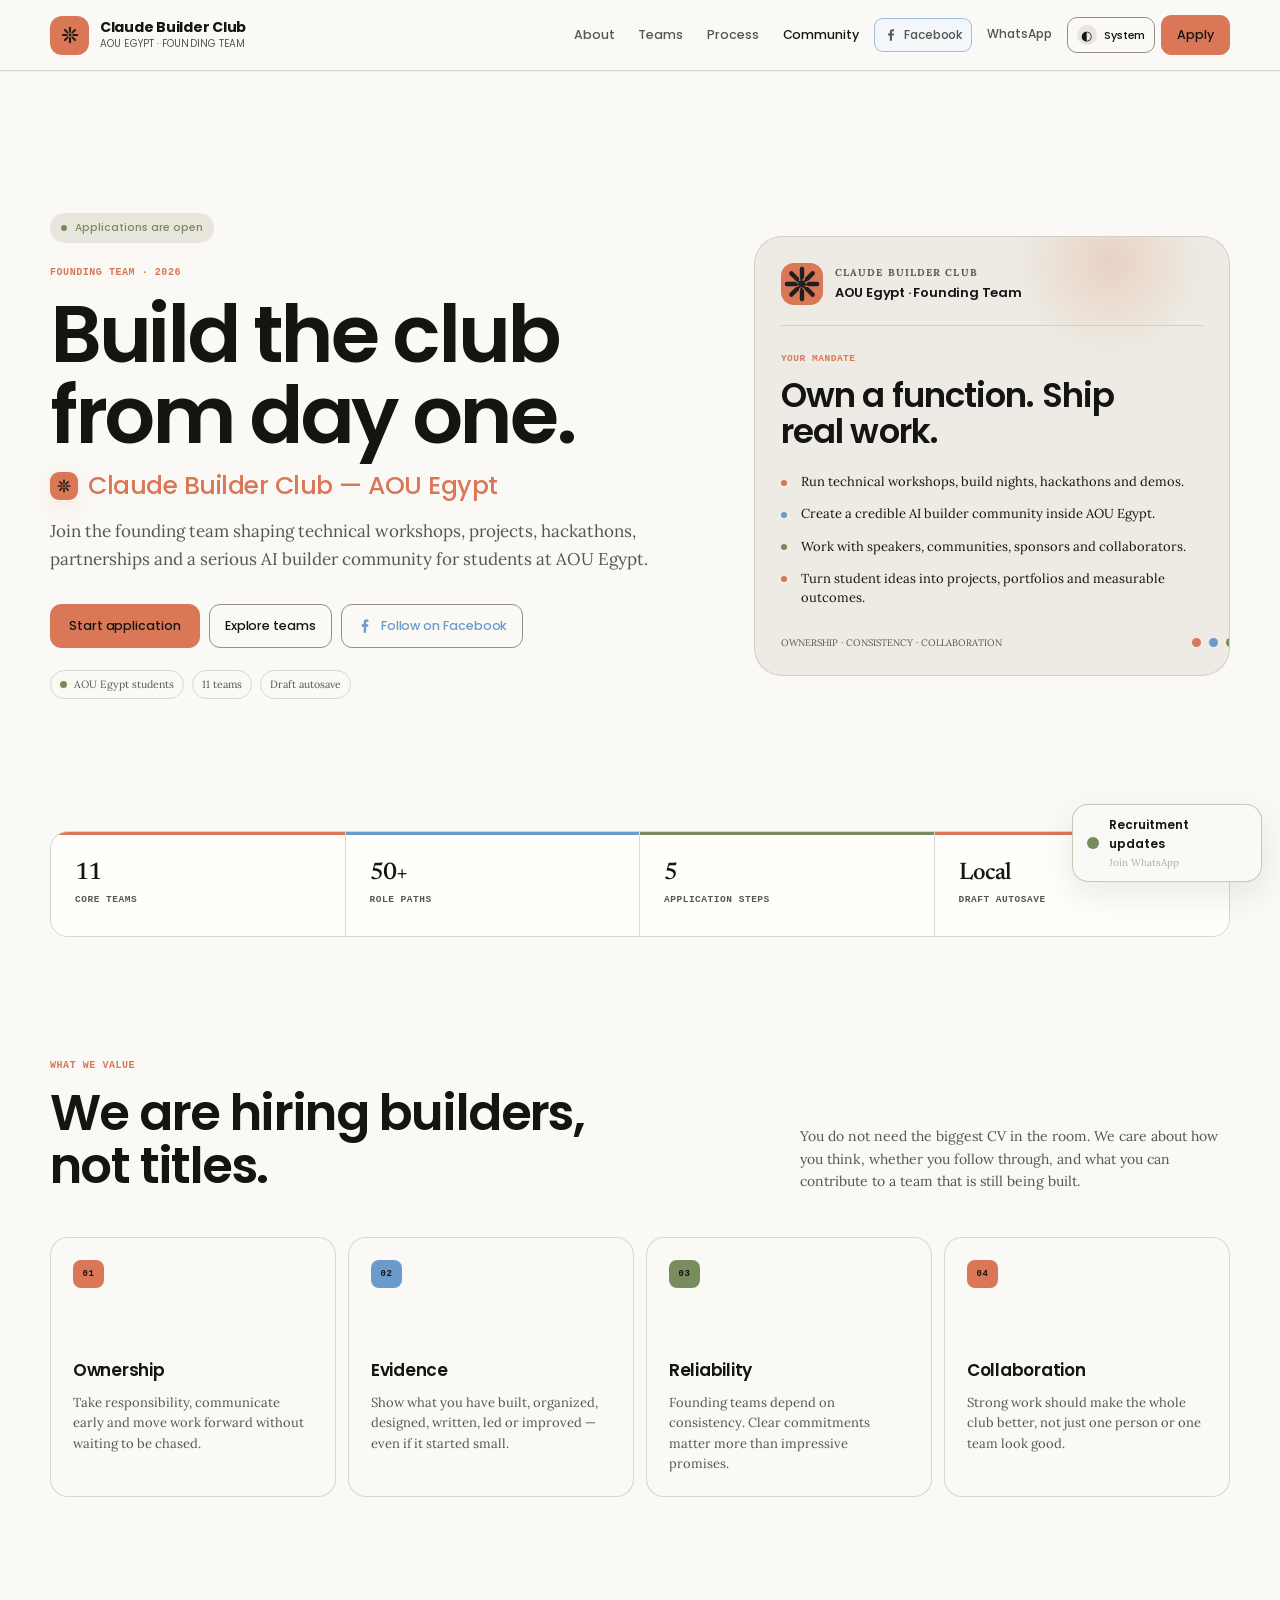
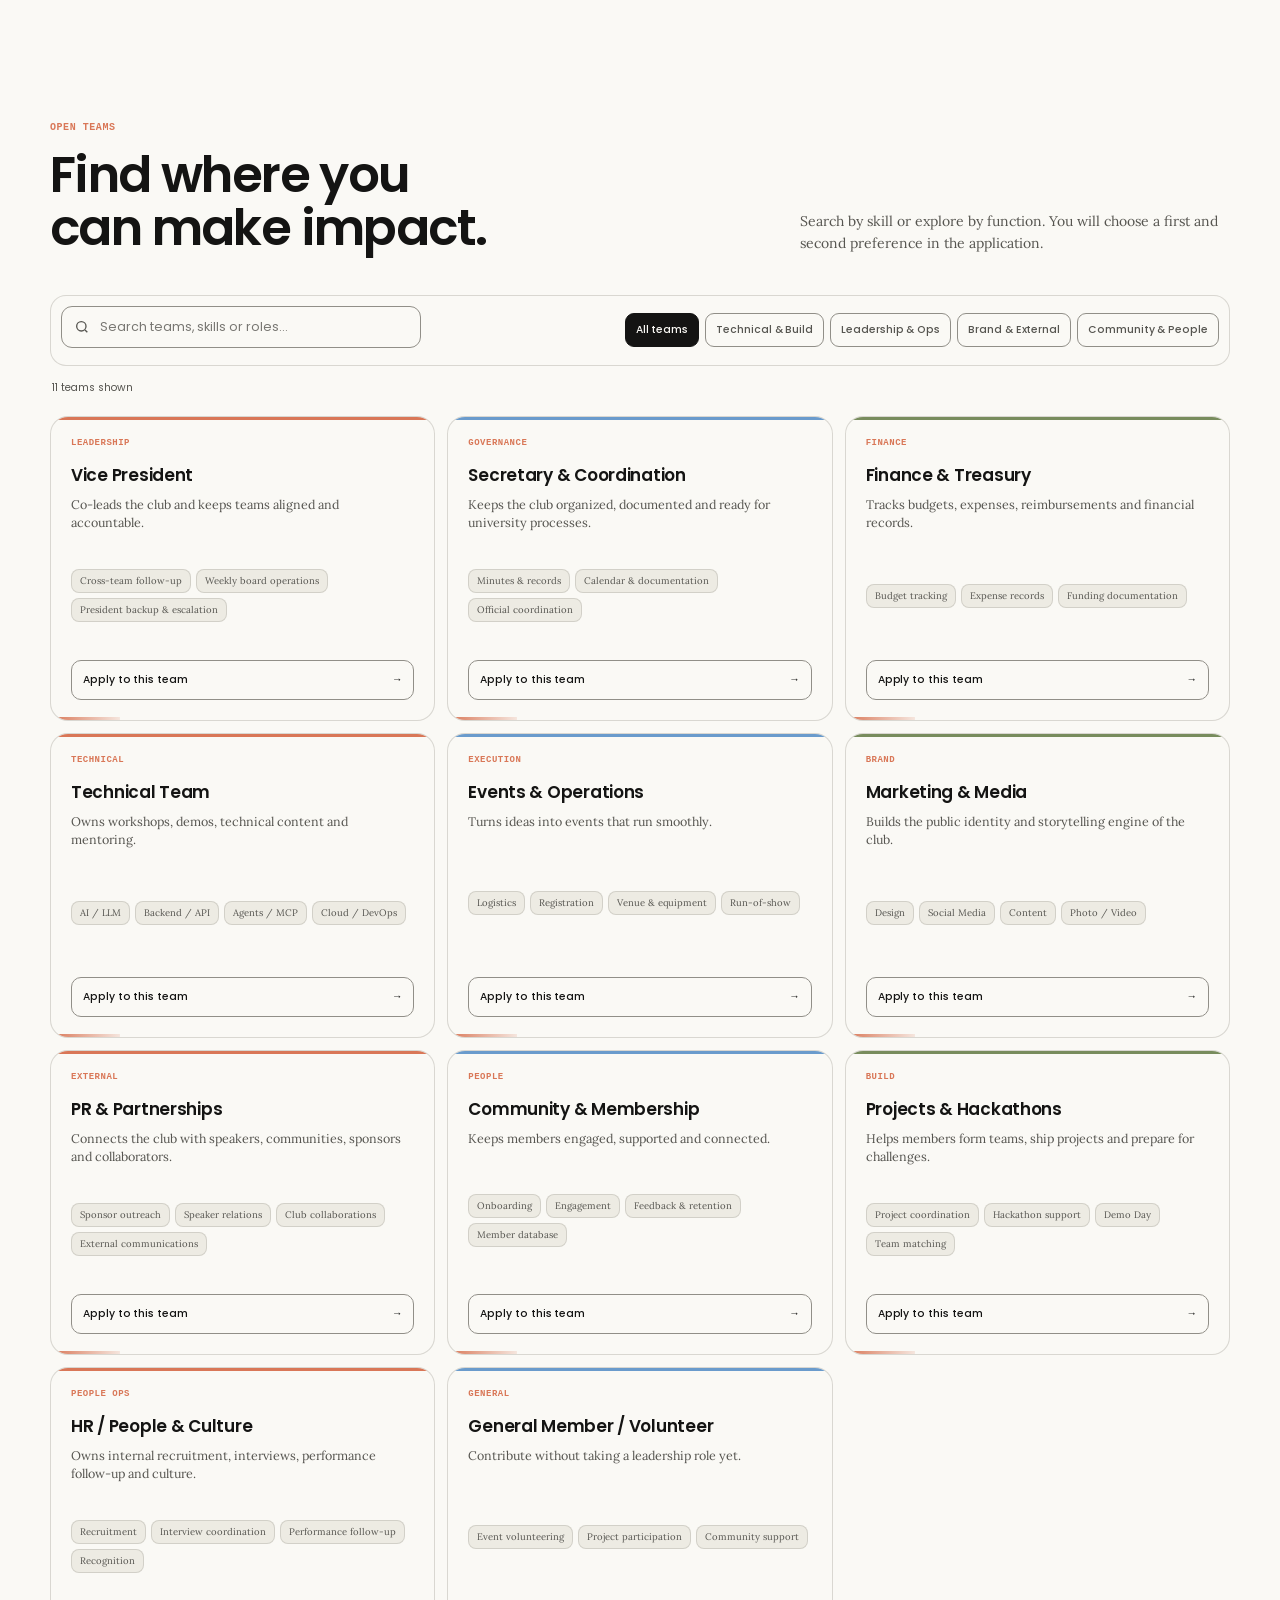
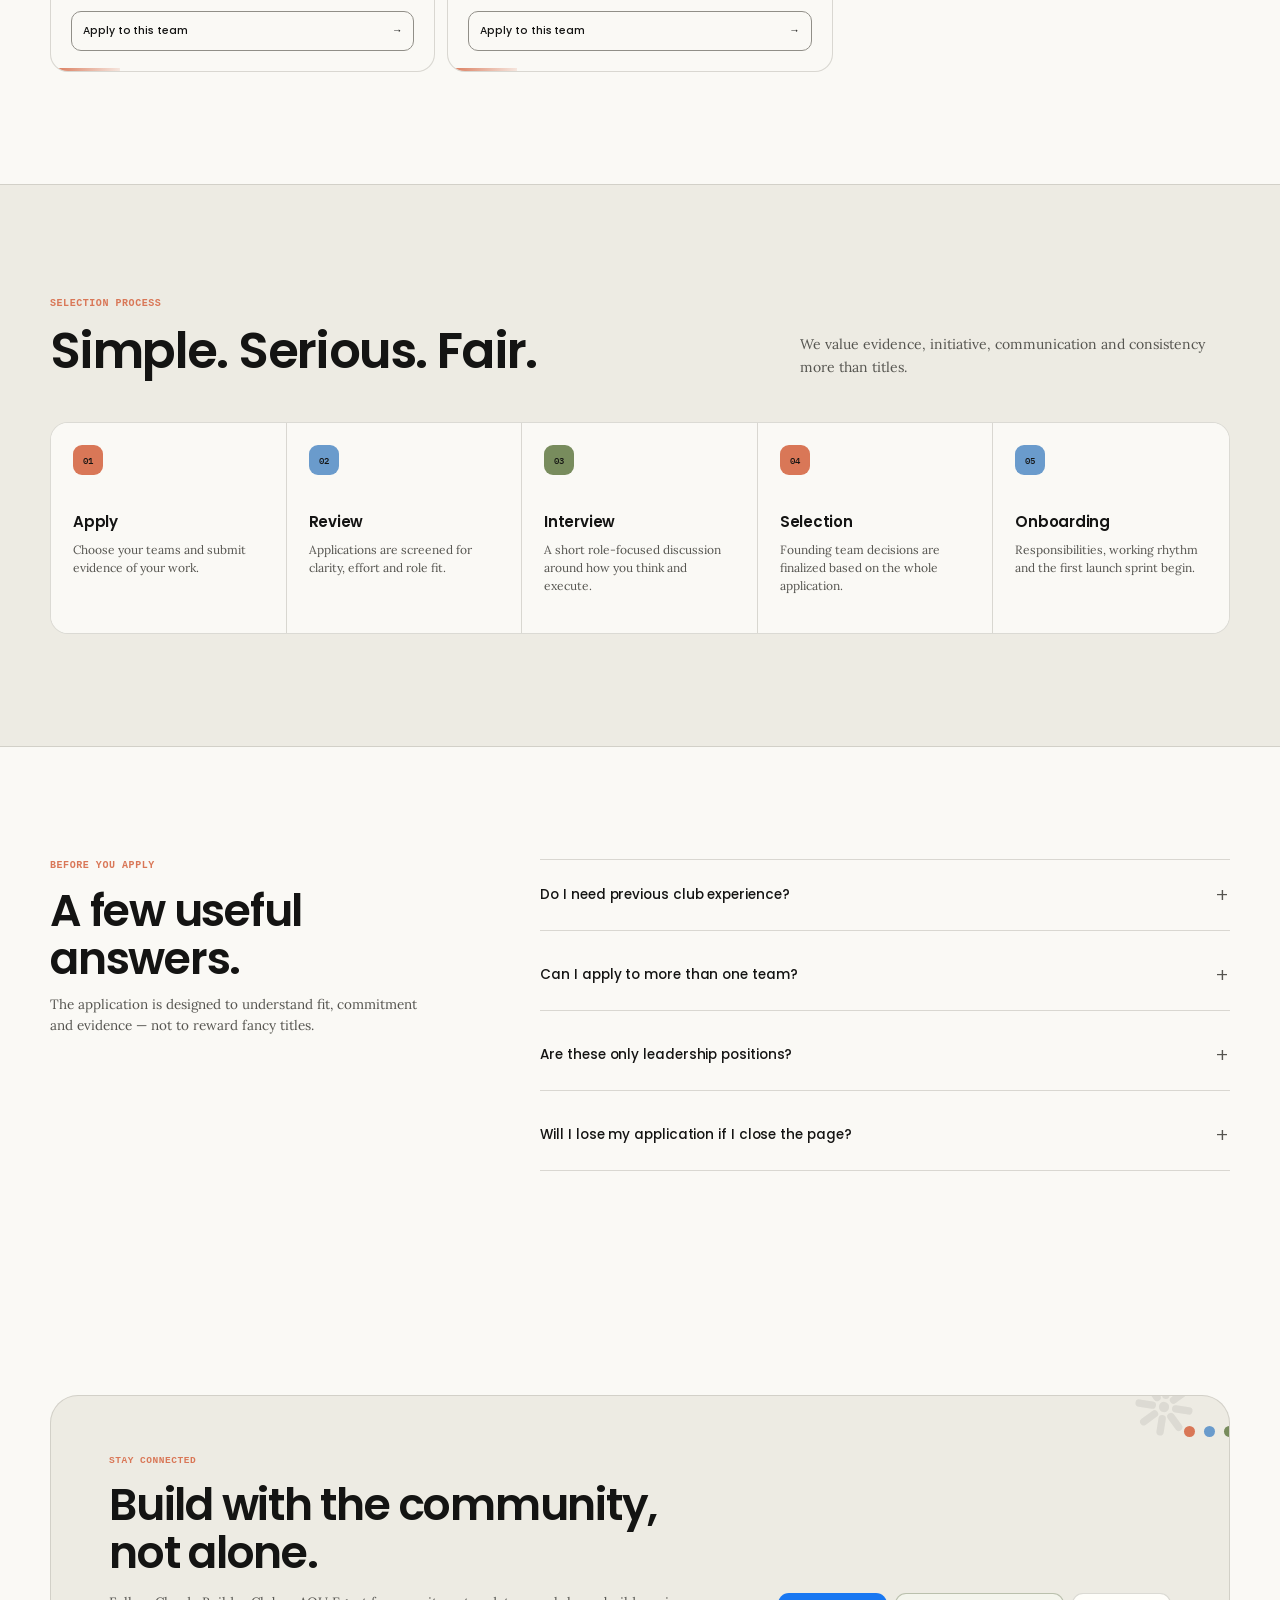
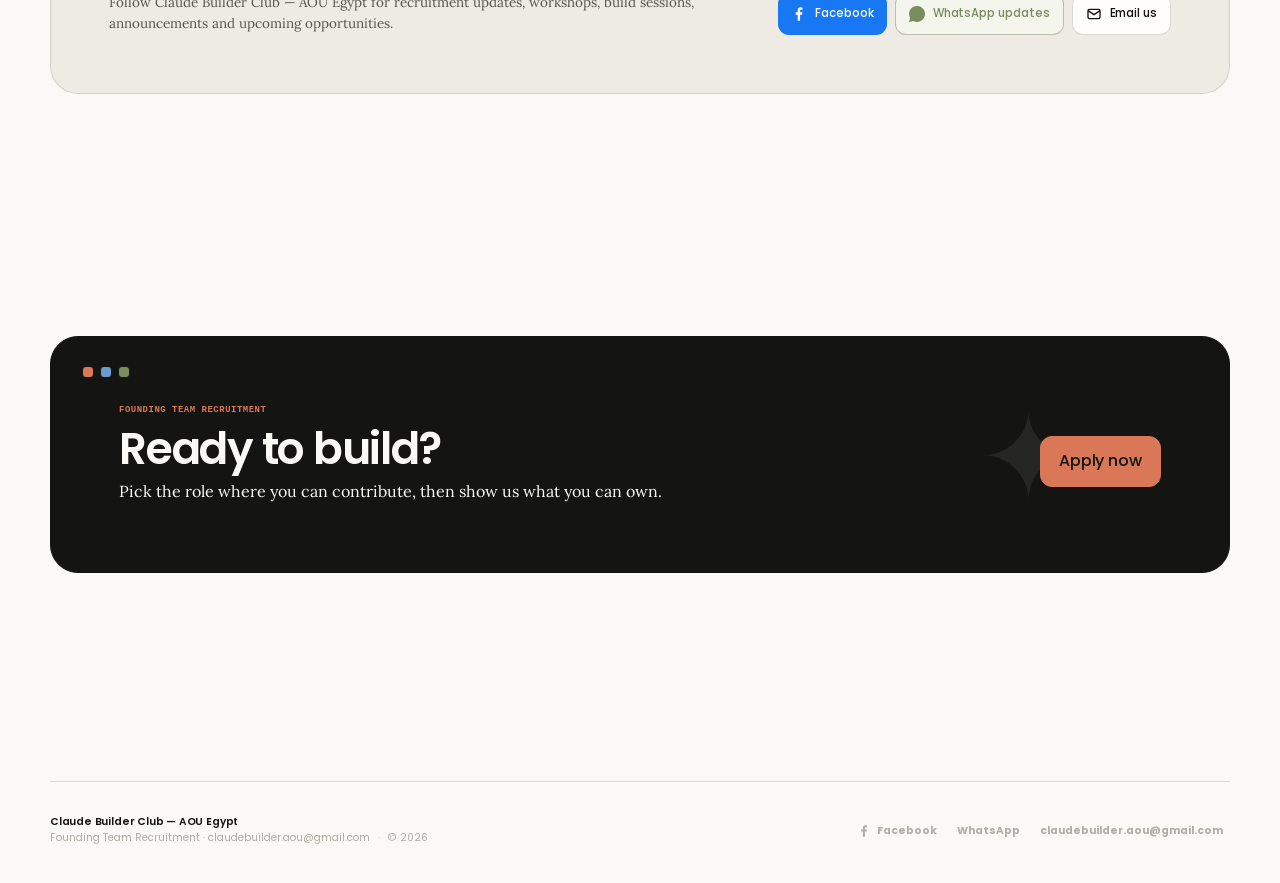
==== commit 87ec2c20: "refactor: wire index to organized production assets" ====
--- a/index.html
+++ b/index.html
@@ -4,8 +4,8 @@
   <meta charset="utf-8" />
   <meta name="viewport" content="width=device-width,initial-scale=1" />
   <meta name="color-scheme" content="light dark" />
-  <meta name="theme-color" content="#F7F4ED" media="(prefers-color-scheme: light)" />
-  <meta name="theme-color" content="#171716" media="(prefers-color-scheme: dark)" />
+  <meta name="theme-color" content="#faf9f5" media="(prefers-color-scheme: light)" />
+  <meta name="theme-color" content="#141413" media="(prefers-color-scheme: dark)" />
   <script>
     (() => {
       let pref = "system";
@@ -33,14 +33,8 @@
 
   <link rel="preconnect" href="https://fonts.googleapis.com" />
   <link rel="preconnect" href="https://fonts.gstatic.com" crossorigin />
-  <link rel="icon" type="image/svg+xml" href="./claude-favicon.svg?v=20261012" />
-
-  <link rel="stylesheet" href="./styles.css?v=20261012r2" />
-  <link rel="stylesheet" href="./polish.css?v=20261012r2" />
-  <link rel="stylesheet" href="./hotfix.css?v=20261012r2" />
-  <link rel="stylesheet" href="./brand.css?v=20261012r2" />
-  <link rel="stylesheet" href="./community.css?v=20261012r2" />
-  <link rel="stylesheet" href="./revamp.css?v=20261012r2" />
+  <link rel="icon" type="image/svg+xml" href="./assets/brand/logos/claude-favicon.svg?v=20261013a1" />
+  <link rel="stylesheet" href="./assets/css/site.css?v=20261013a1" data-cbc-mobile-menu />
 </head>
 <body>
   <header class="nav">
@@ -100,7 +94,7 @@
 
       <aside class="hero-panel hero-brief" aria-label="Founding team mission">
         <div class="brief-top">
-          <div class="brief-mark"><img src="./claude-spark.svg" alt="" /></div>
+          <div class="brief-mark"><img src="./assets/brand/logos/claude-spark.svg" alt="" /></div>
           <div>
             <span>Claude Builder Club</span>
             <strong>AOU Egypt · Founding Team</strong>
@@ -490,9 +484,9 @@
     </div>
   </div>
 
-  <script src="./config.js?v=20261012r2"></script>
-  <script src="./app.js?v=20261012r2"></script>
-  <script src="./submission-hotfix.js?v=20261012r2"></script>
-  <script src="./revamp.js?v=20261012r2"></script>
+  <script src="./assets/js/config.js?v=20261013a1"></script>
+  <script src="./assets/js/app.js?v=20261013a1"></script>
+  <script src="./assets/js/submission-hotfix.js?v=20261013a1"></script>
+  <script src="./assets/js/revamp.js?v=20261013a1"></script>
 </body>
-</html>
+</html>
--- a/assets/css/site.css
+++ b/assets/css/site.css
@@ -0,0 +1,47 @@
+/*
+  Claude Builder Club — production CSS entrypoint
+  Keep import order intentional. New CSS should be added as a module, not at repo root.
+*/
+
+/* Foundation */
+@import url("./base/styles.css");
+
+/* Historical layout layers kept isolated during consolidation */
+@import url("./legacy/polish.css");
+@import url("./legacy/hotfix.css");
+@import url("./legacy/brand.css");
+@import url("./legacy/community.css");
+@import url("./legacy/revamp.css");
+
+/* Claude / Anthropic visual system */
+@import url("./claude/theme.css");
+@import url("./claude/polish.css");
+@import url("./claude/typography.css");
+@import url("./claude/official.css");
+
+/* Application experience */
+@import url("./claude/form.css");
+@import url("./claude/form-fix.css");
+
+/* Components */
+@import url("./components/mobile-menu.css");
+
+/*
+  Canonical asset paths.
+  Some legacy modules were moved without rewriting every historical declaration;
+  these final declarations keep all visual assets sourced from assets/brand/.
+*/
+.brand::before,
+html[data-theme="dark"] .brand::before,
+.hero-club-name::before,
+.brief-mark,
+.mobile-menu-mark,
+.modal-head::before{
+  background-image:url("../brand/logos/claude-spark.svg")!important;
+  background-repeat:no-repeat!important;
+  background-position:center!important;
+}
+
+.community-card::before{
+  background-image:url("../brand/logos/claude-spark.svg")!important;
+}
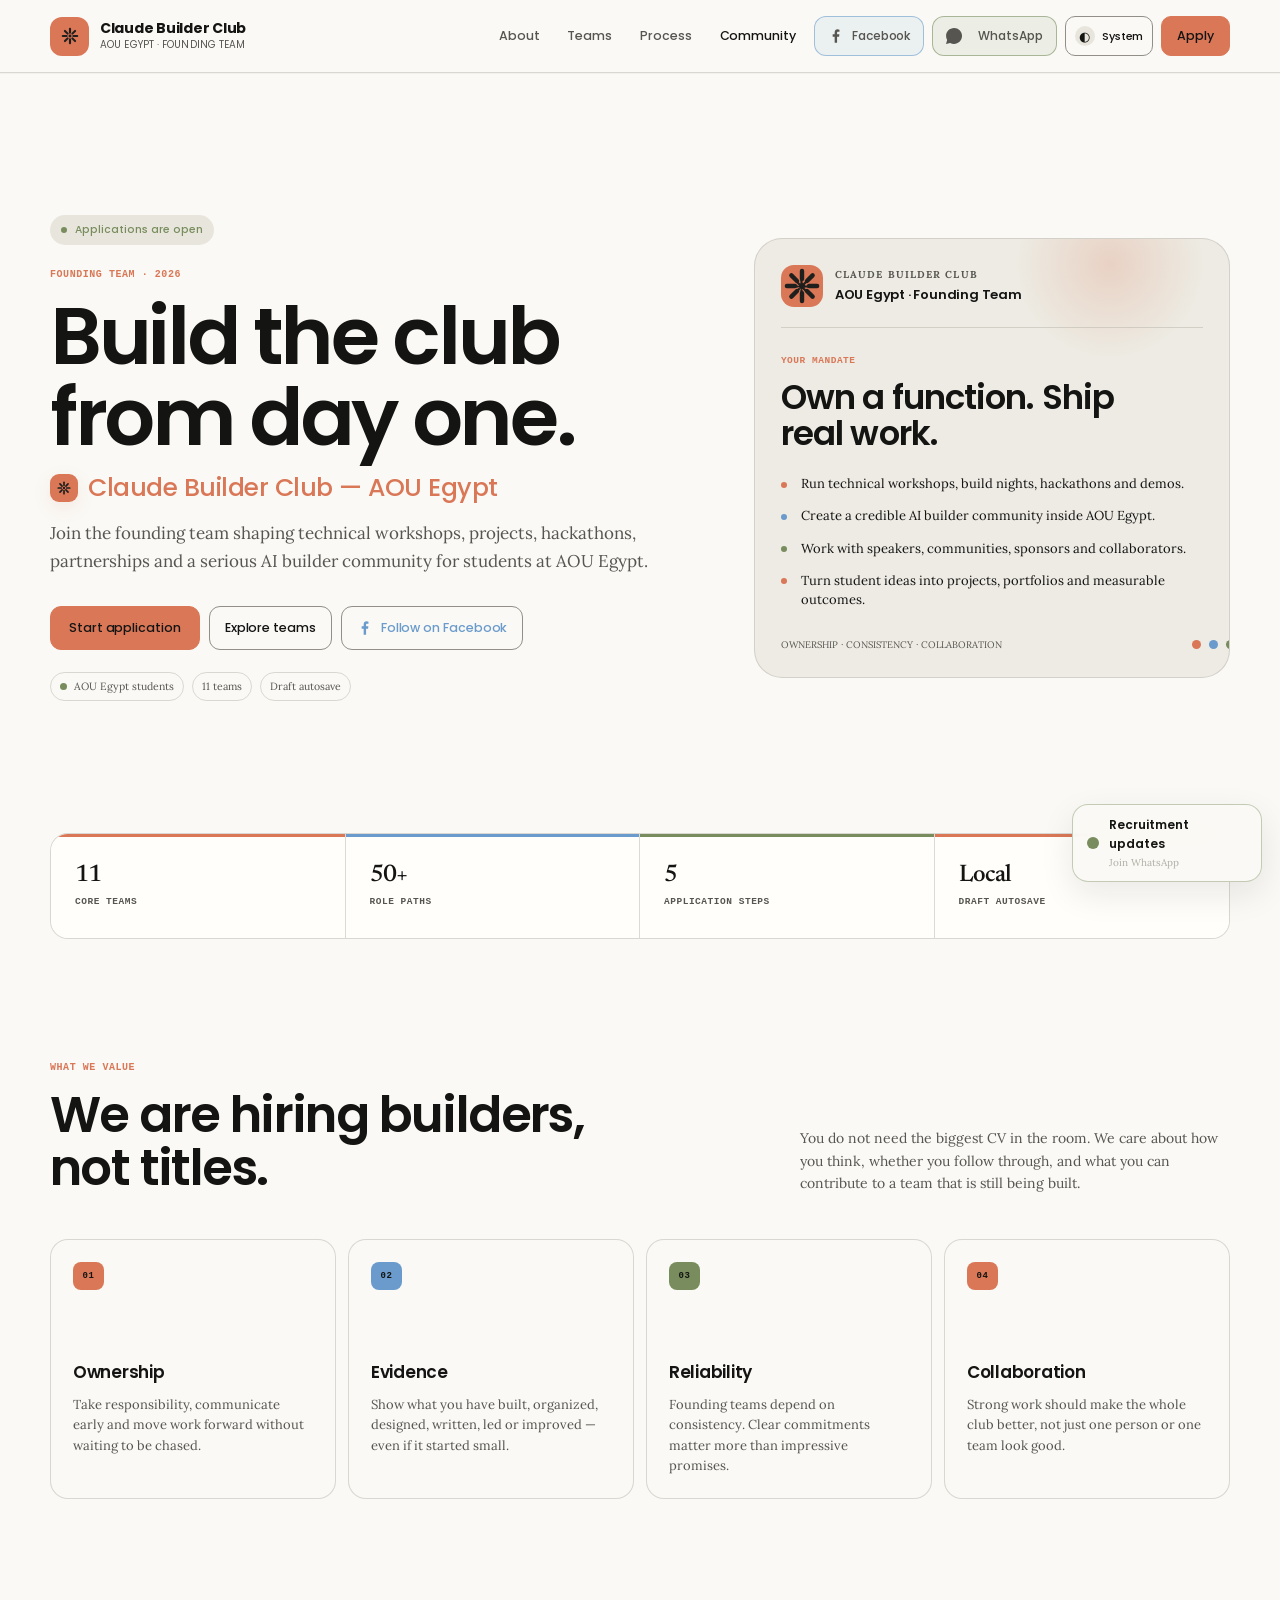
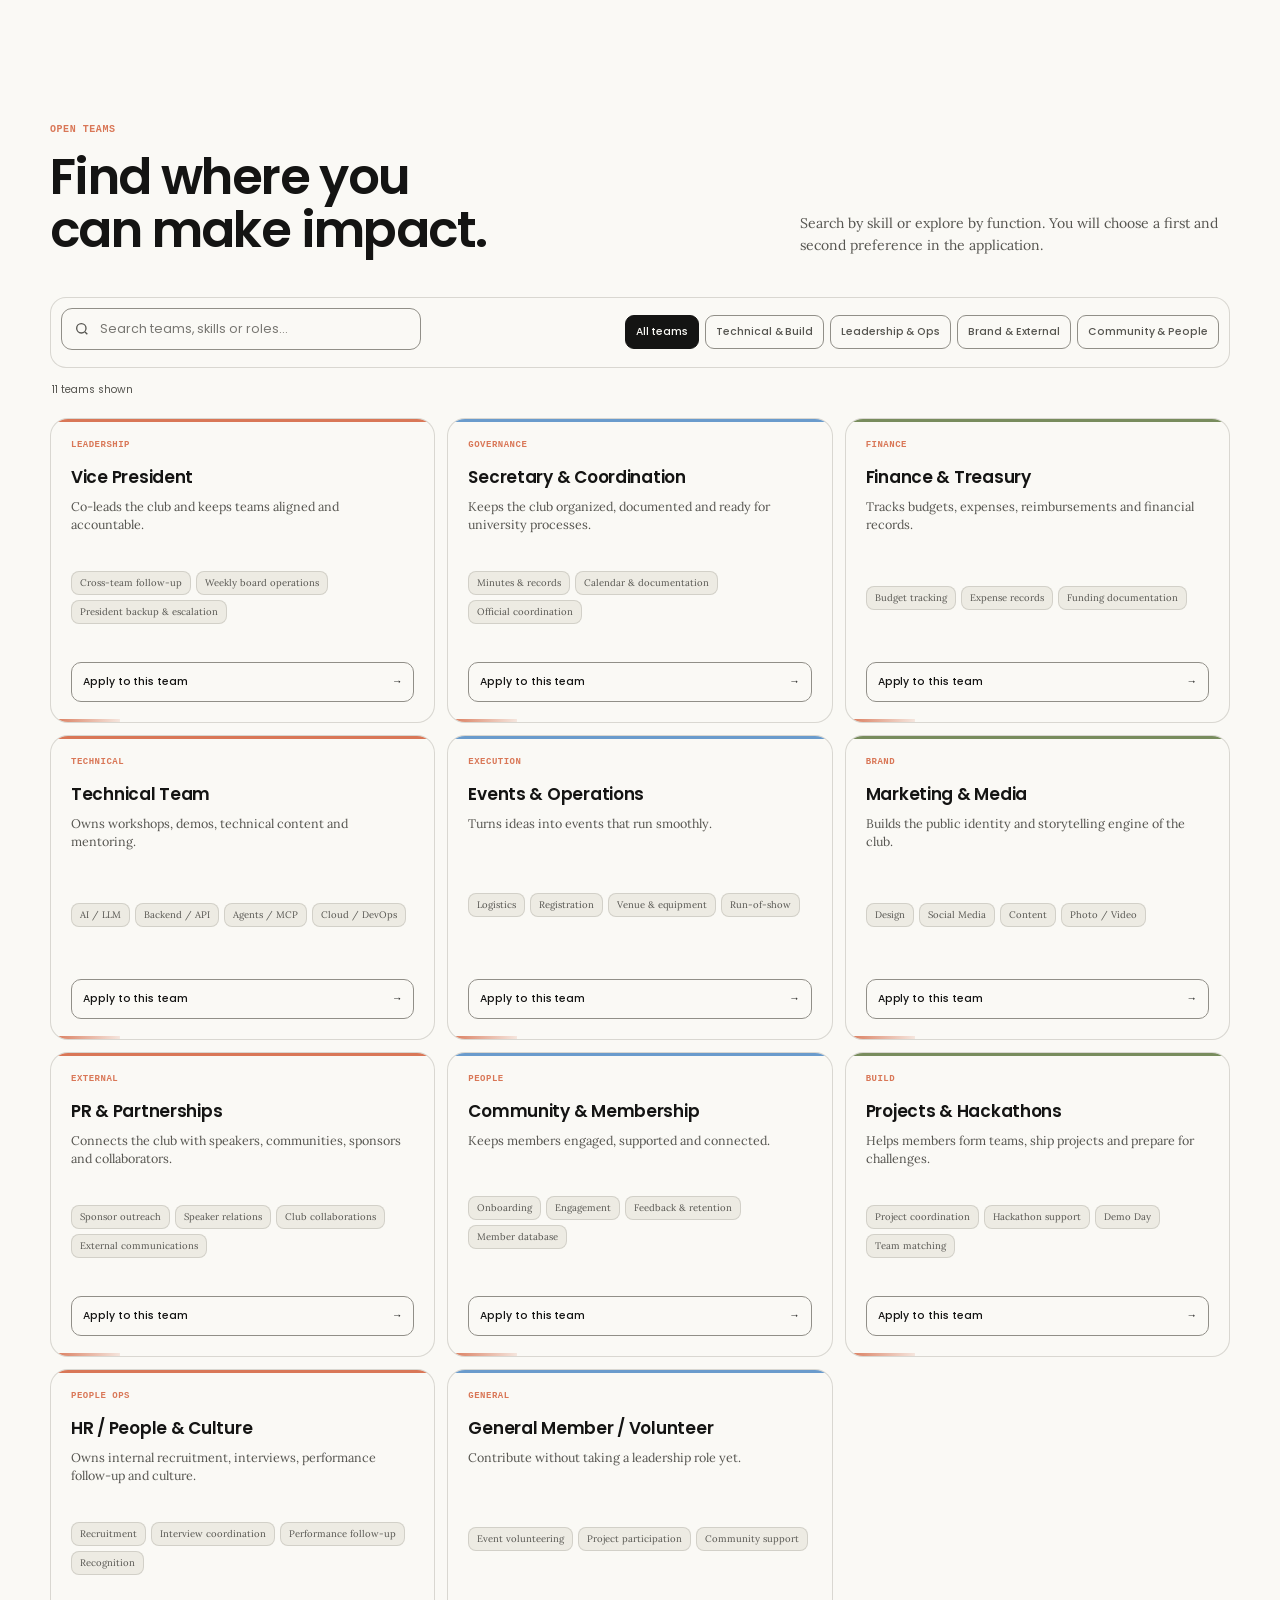
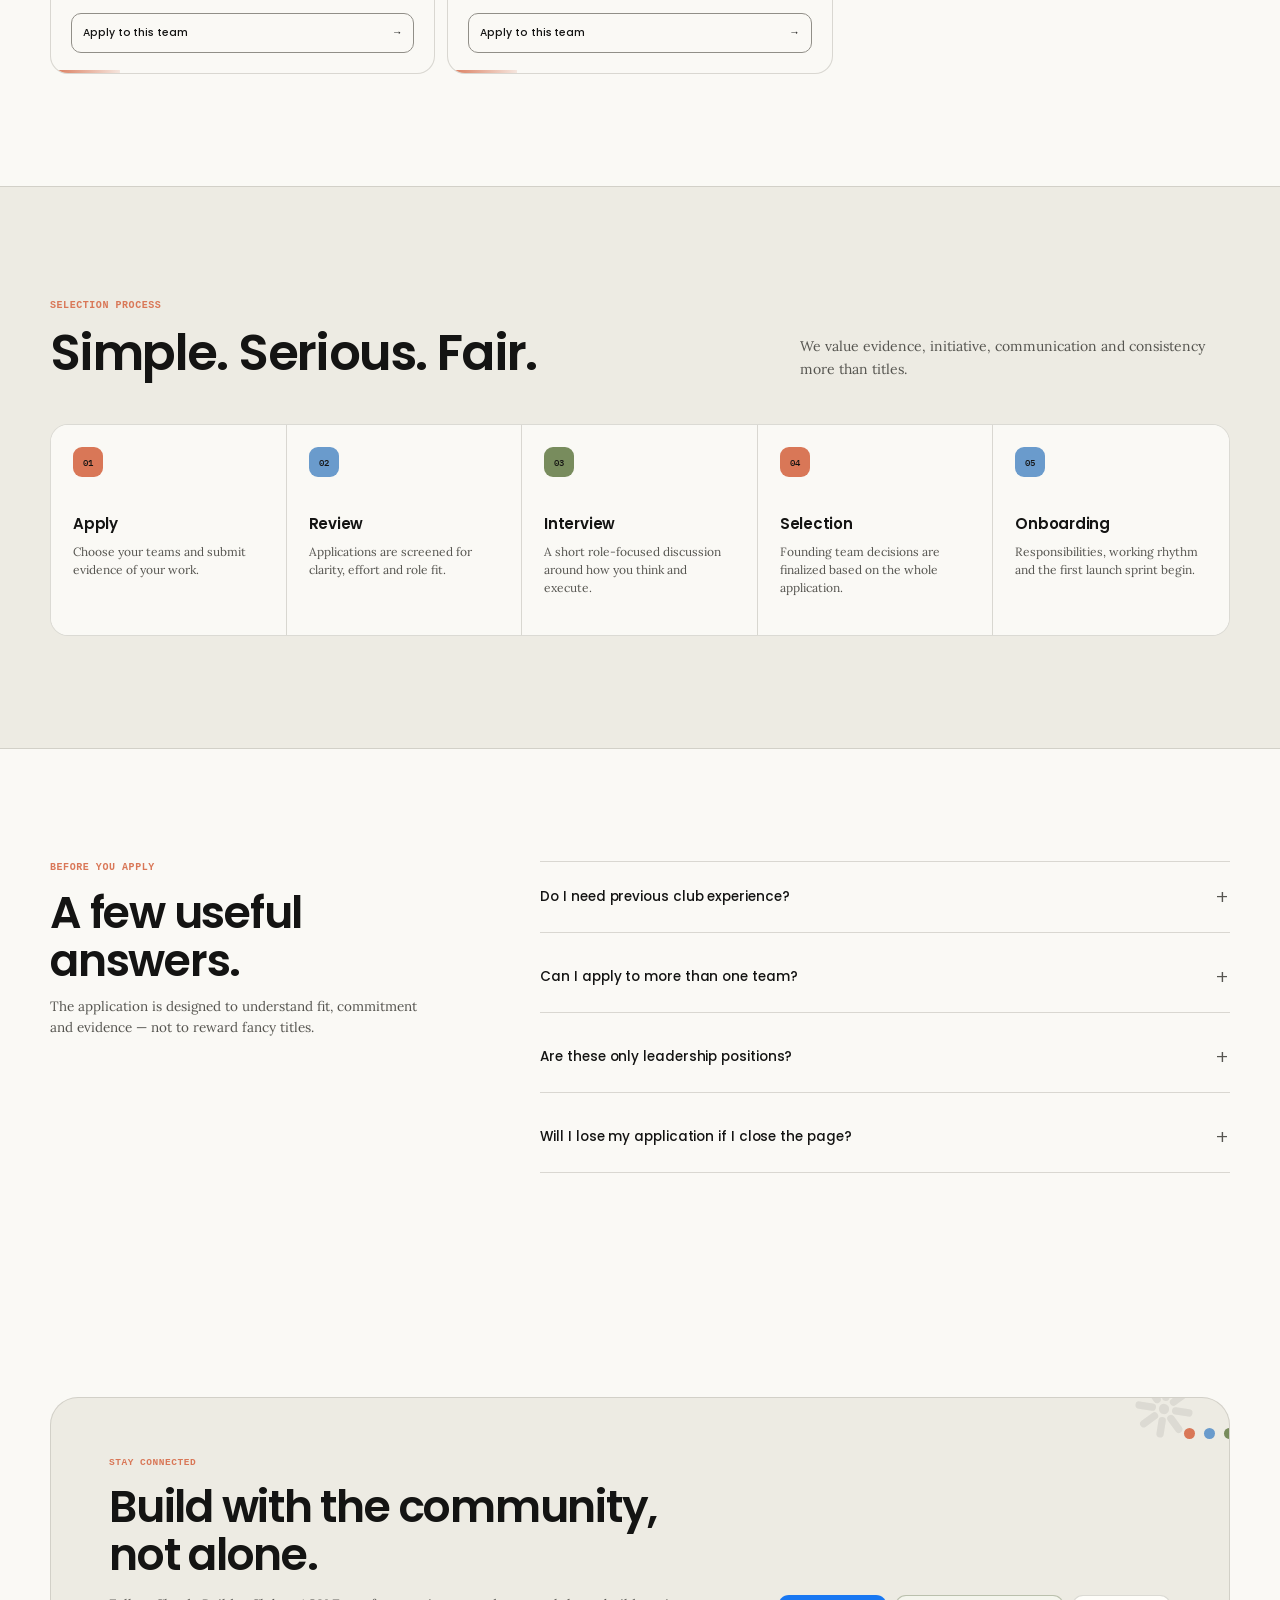
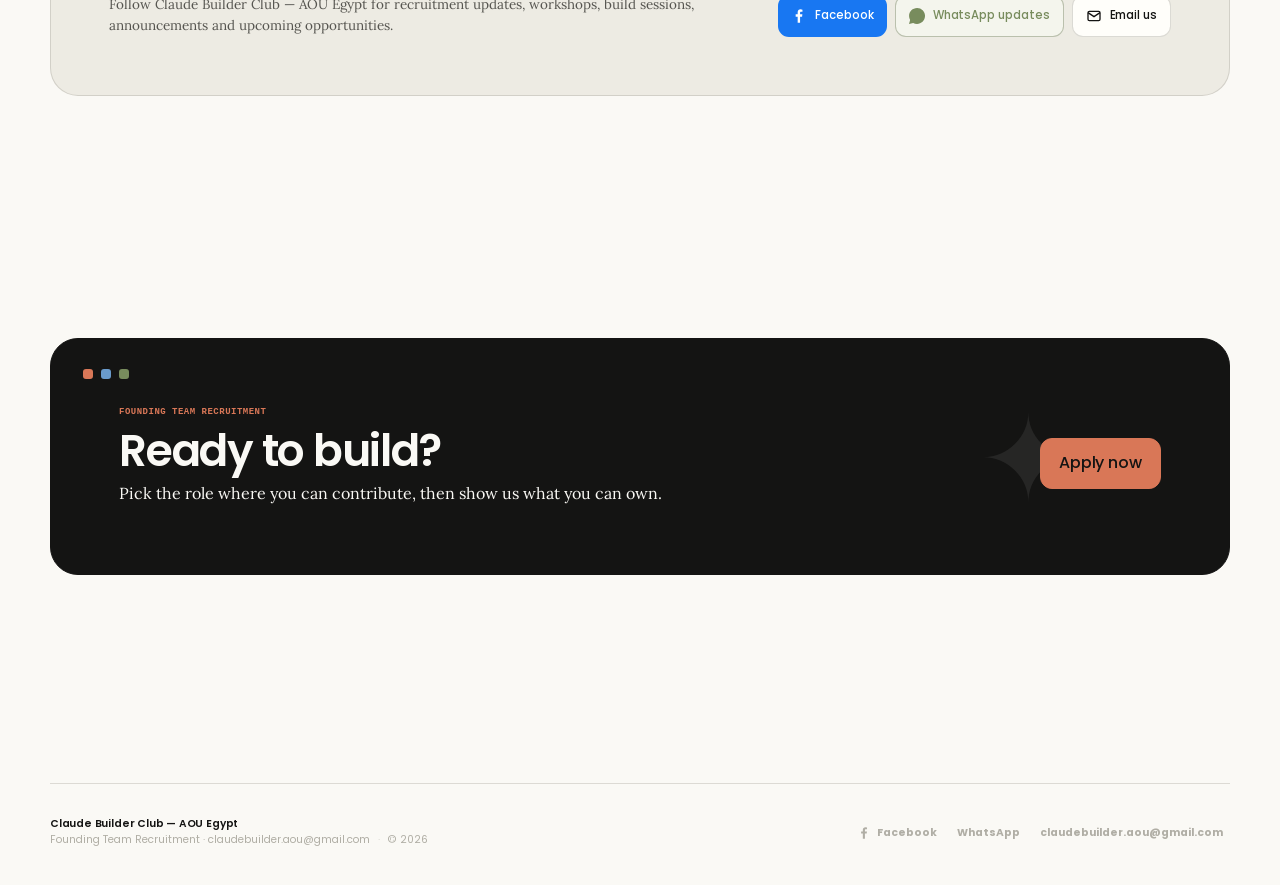
==== commit 773df7e7: "fix: publish visible form and navbar repairs with fresh asset version" ====
--- a/index.html
+++ b/index.html
@@ -34,7 +34,7 @@
   <link rel="preconnect" href="https://fonts.googleapis.com" />
   <link rel="preconnect" href="https://fonts.gstatic.com" crossorigin />
   <link rel="icon" type="image/svg+xml" href="./assets/brand/logos/claude-favicon.svg?v=20261013a1" />
-  <link rel="stylesheet" href="./assets/css/site.css?v=20261013a1" data-cbc-mobile-menu />
+  <link rel="stylesheet" href="./assets/css/site.css?v=20261013fix2" data-cbc-mobile-menu />
 </head>
 <body>
   <header class="nav">
@@ -55,7 +55,10 @@
           <svg viewBox="0 0 24 24" aria-hidden="true" fill="currentColor"><path d="M13.6 22v-9h3l.45-3.5H13.6V7.27c0-1.01.28-1.7 1.74-1.7H17.2V2.44A24.8 24.8 0 0 0 14.5 2c-2.67 0-4.5 1.63-4.5 4.62V9.5H7V13h3v9h3.6Z"/></svg>
           <span>Facebook</span>
         </a>
-        <a class="nav-whatsapp" href="https://chat.whatsapp.com/GwiXzxyBXTBDsBqeenPYP8" target="_blank" rel="noopener noreferrer">WhatsApp</a>
+        <a class="nav-whatsapp" href="https://chat.whatsapp.com/GwiXzxyBXTBDsBqeenPYP8" target="_blank" rel="noopener noreferrer" aria-label="Claude Builder Club — AOU Egypt on WhatsApp">
+          <svg viewBox="0 0 24 24" aria-hidden="true" fill="currentColor"><path d="M20.52 3.48A11.82 11.82 0 0 0 12.06 0C5.47 0 .11 5.36.11 11.95c0 2.1.55 4.16 1.6 5.96L0 24l6.24-1.64a11.93 11.93 0 0 0 5.81 1.48h.01c6.59 0 11.95-5.36 11.95-11.95 0-3.19-1.24-6.19-3.49-8.41Z"/></svg>
+          <span>WhatsApp</span>
+        </a>
         <button class="theme-toggle" id="themeToggle" type="button" aria-label="Change color theme" title="Theme: System">
           <span class="theme-icon" aria-hidden="true">◐</span>
           <span class="theme-label">System</span>
--- a/assets/css/site.css
+++ b/assets/css/site.css
@@ -4,27 +4,29 @@
 */
 
 /* Foundation */
-@import url("./base/styles.css");
+@import url("./base/styles.css?v=20261013fix2");
 
 /* Historical layout layers kept isolated during consolidation */
-@import url("./legacy/polish.css");
-@import url("./legacy/hotfix.css");
-@import url("./legacy/brand.css");
-@import url("./legacy/community.css");
-@import url("./legacy/revamp.css");
+@import url("./legacy/polish.css?v=20261013fix2");
+@import url("./legacy/hotfix.css?v=20261013fix2");
+@import url("./legacy/brand.css?v=20261013fix2");
+@import url("./legacy/community.css?v=20261013fix2");
+@import url("./legacy/revamp.css?v=20261013fix2");
 
 /* Claude / Anthropic visual system */
-@import url("./claude/theme.css");
-@import url("./claude/polish.css");
-@import url("./claude/typography.css");
-@import url("./claude/official.css");
+@import url("./claude/theme.css?v=20261013fix2");
+@import url("./claude/polish.css?v=20261013fix2");
+@import url("./claude/typography.css?v=20261013fix2");
+@import url("./claude/official.css?v=20261013fix2");
 
 /* Application experience */
-@import url("./claude/form.css");
-@import url("./claude/form-fix.css");
+@import url("./claude/form.css?v=20261013fix2");
+@import url("./claude/form-fix.css?v=20261013fix2");
 
 /* Components */
-@import url("./components/mobile-menu.css");
+@import url("./components/mobile-menu.css?v=20261013fix2");
+@import url("./components/navigation.css?v=20261013fix2");
+@import url("./components/form-layout-fix.css?v=20261013fix2");
 
 /*
   Canonical asset paths.
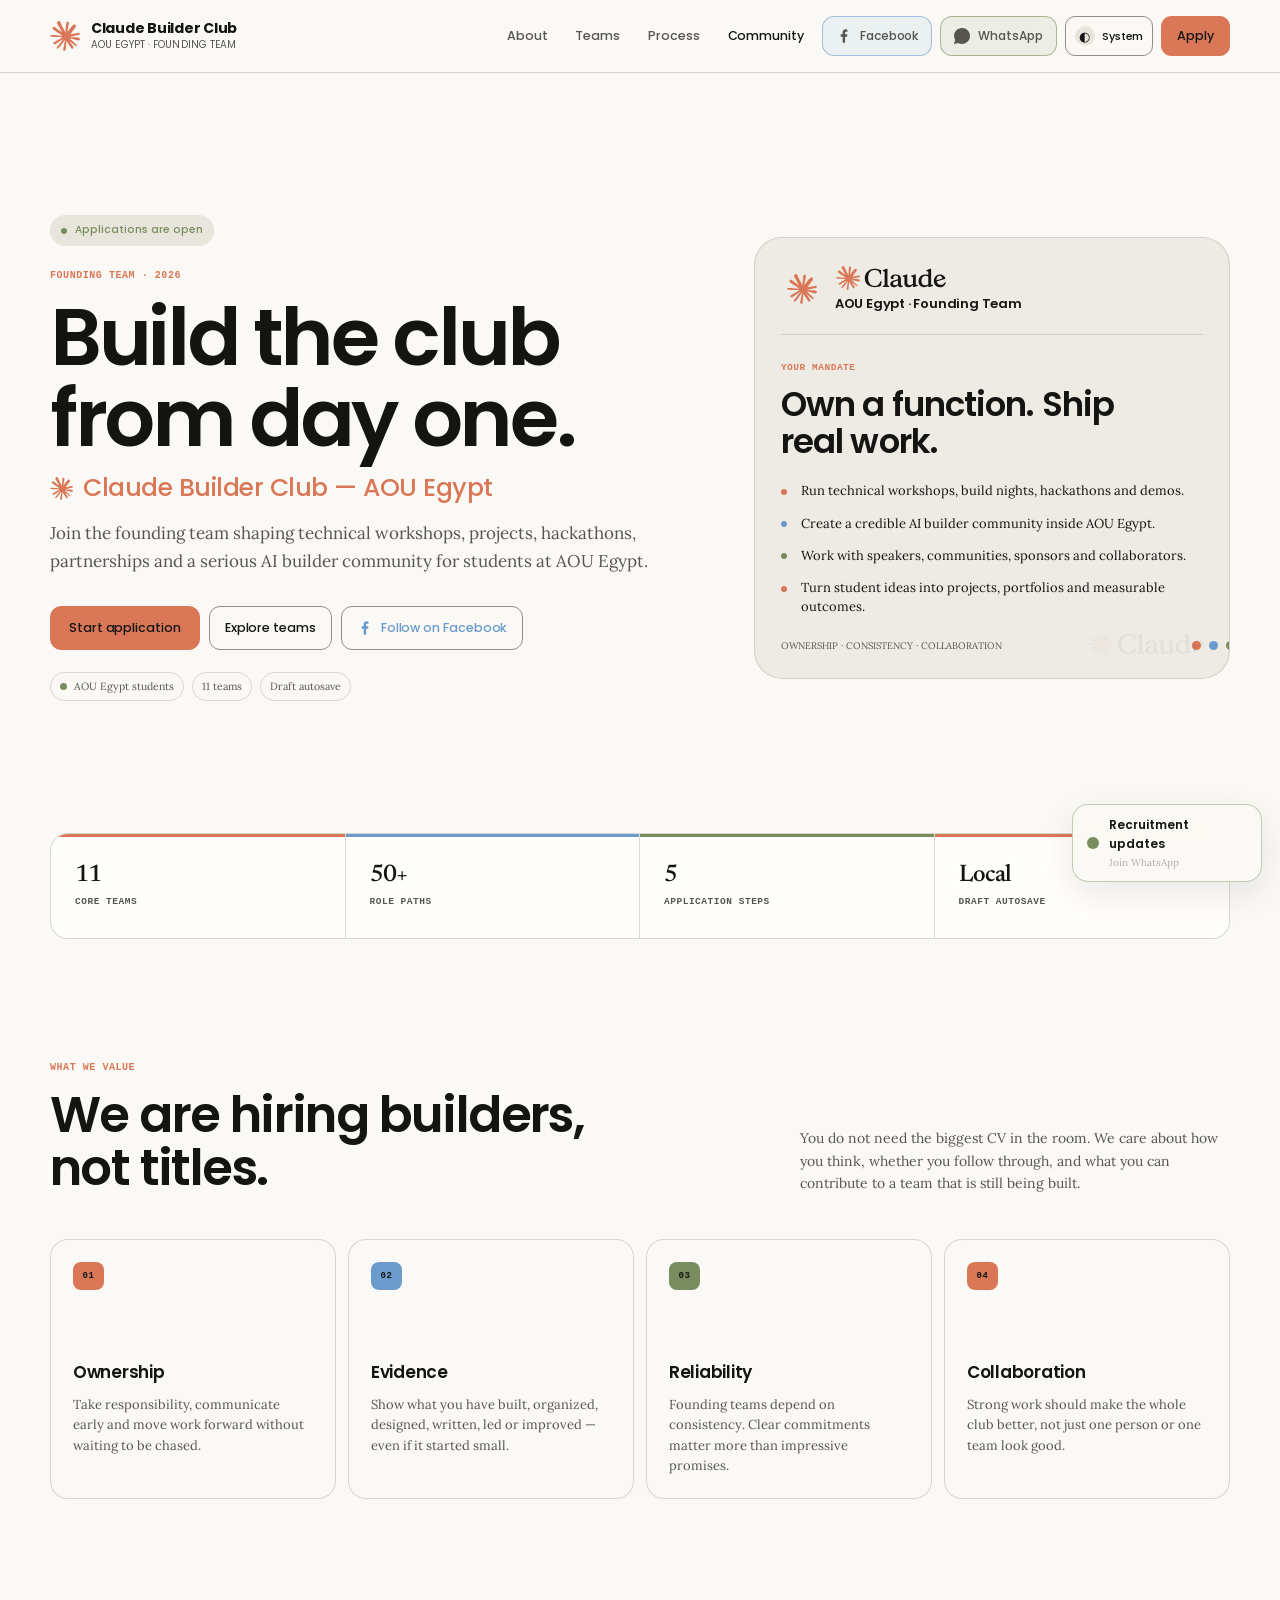
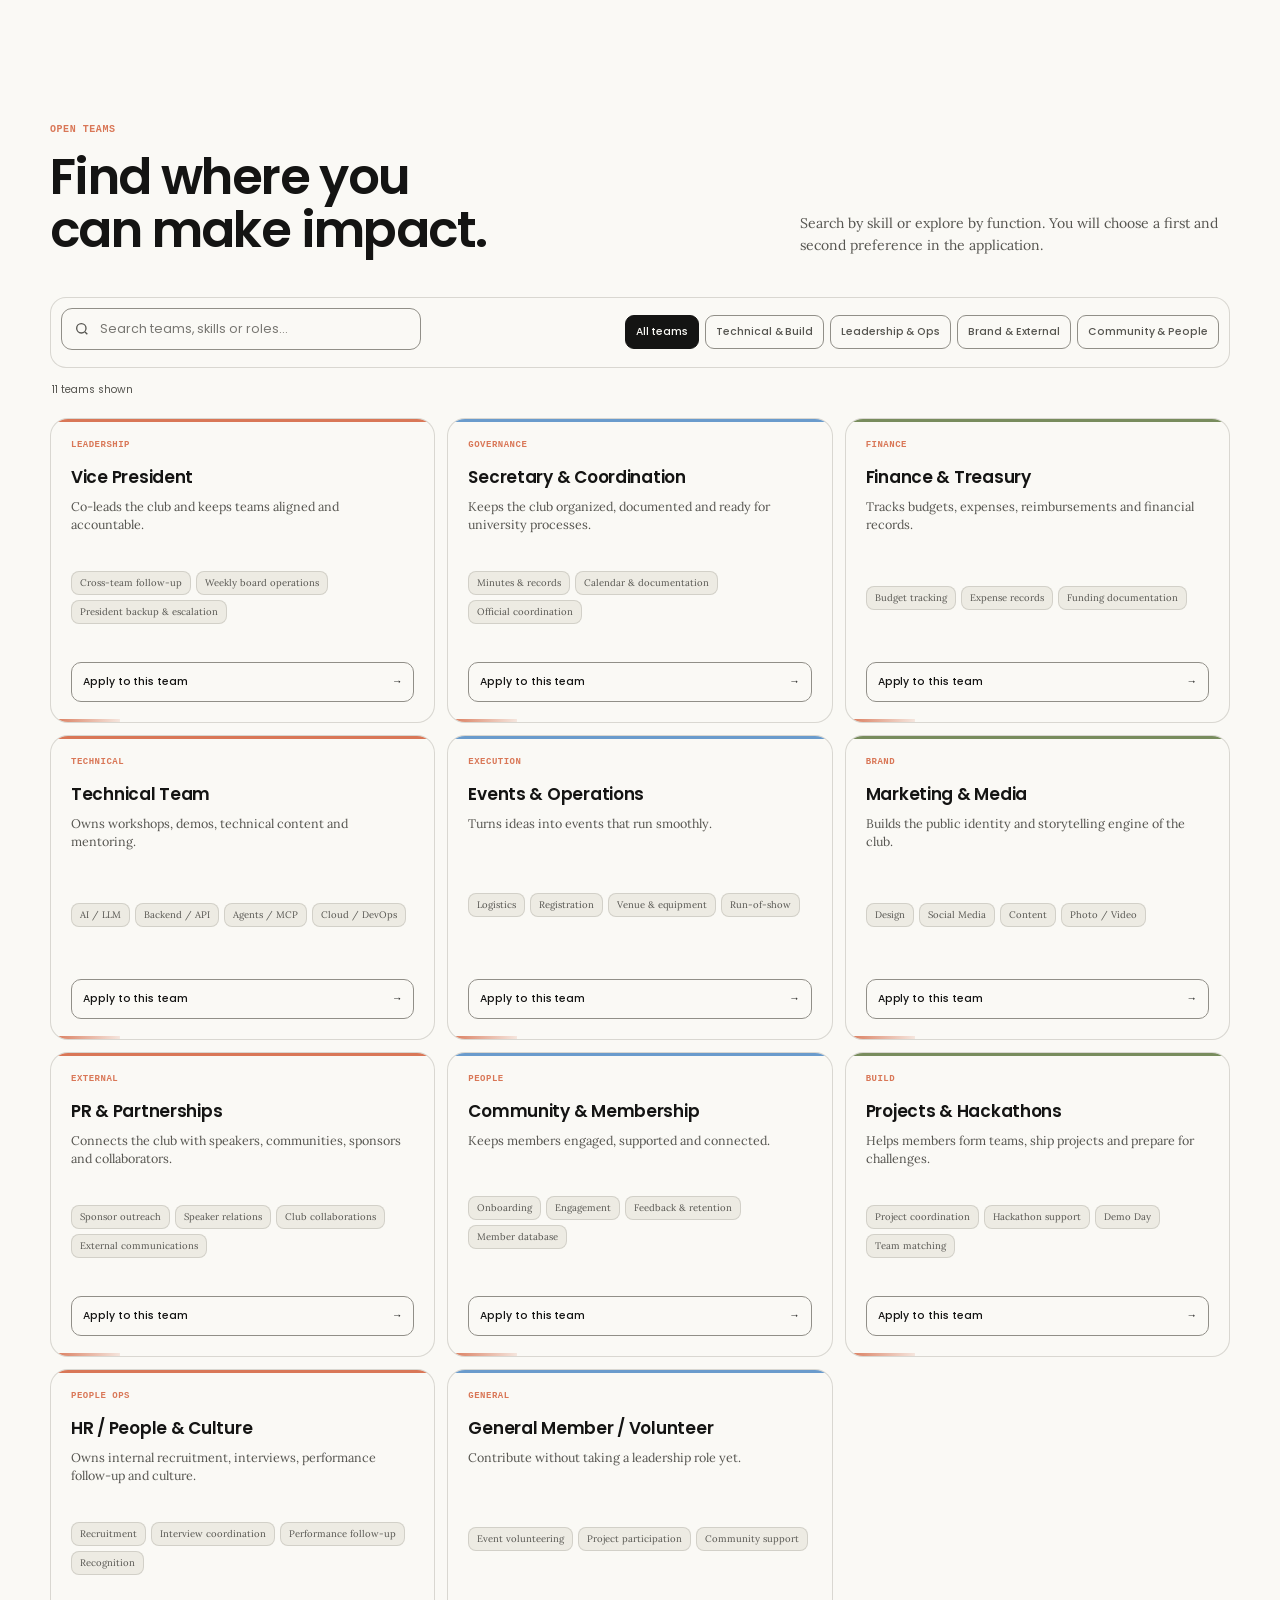
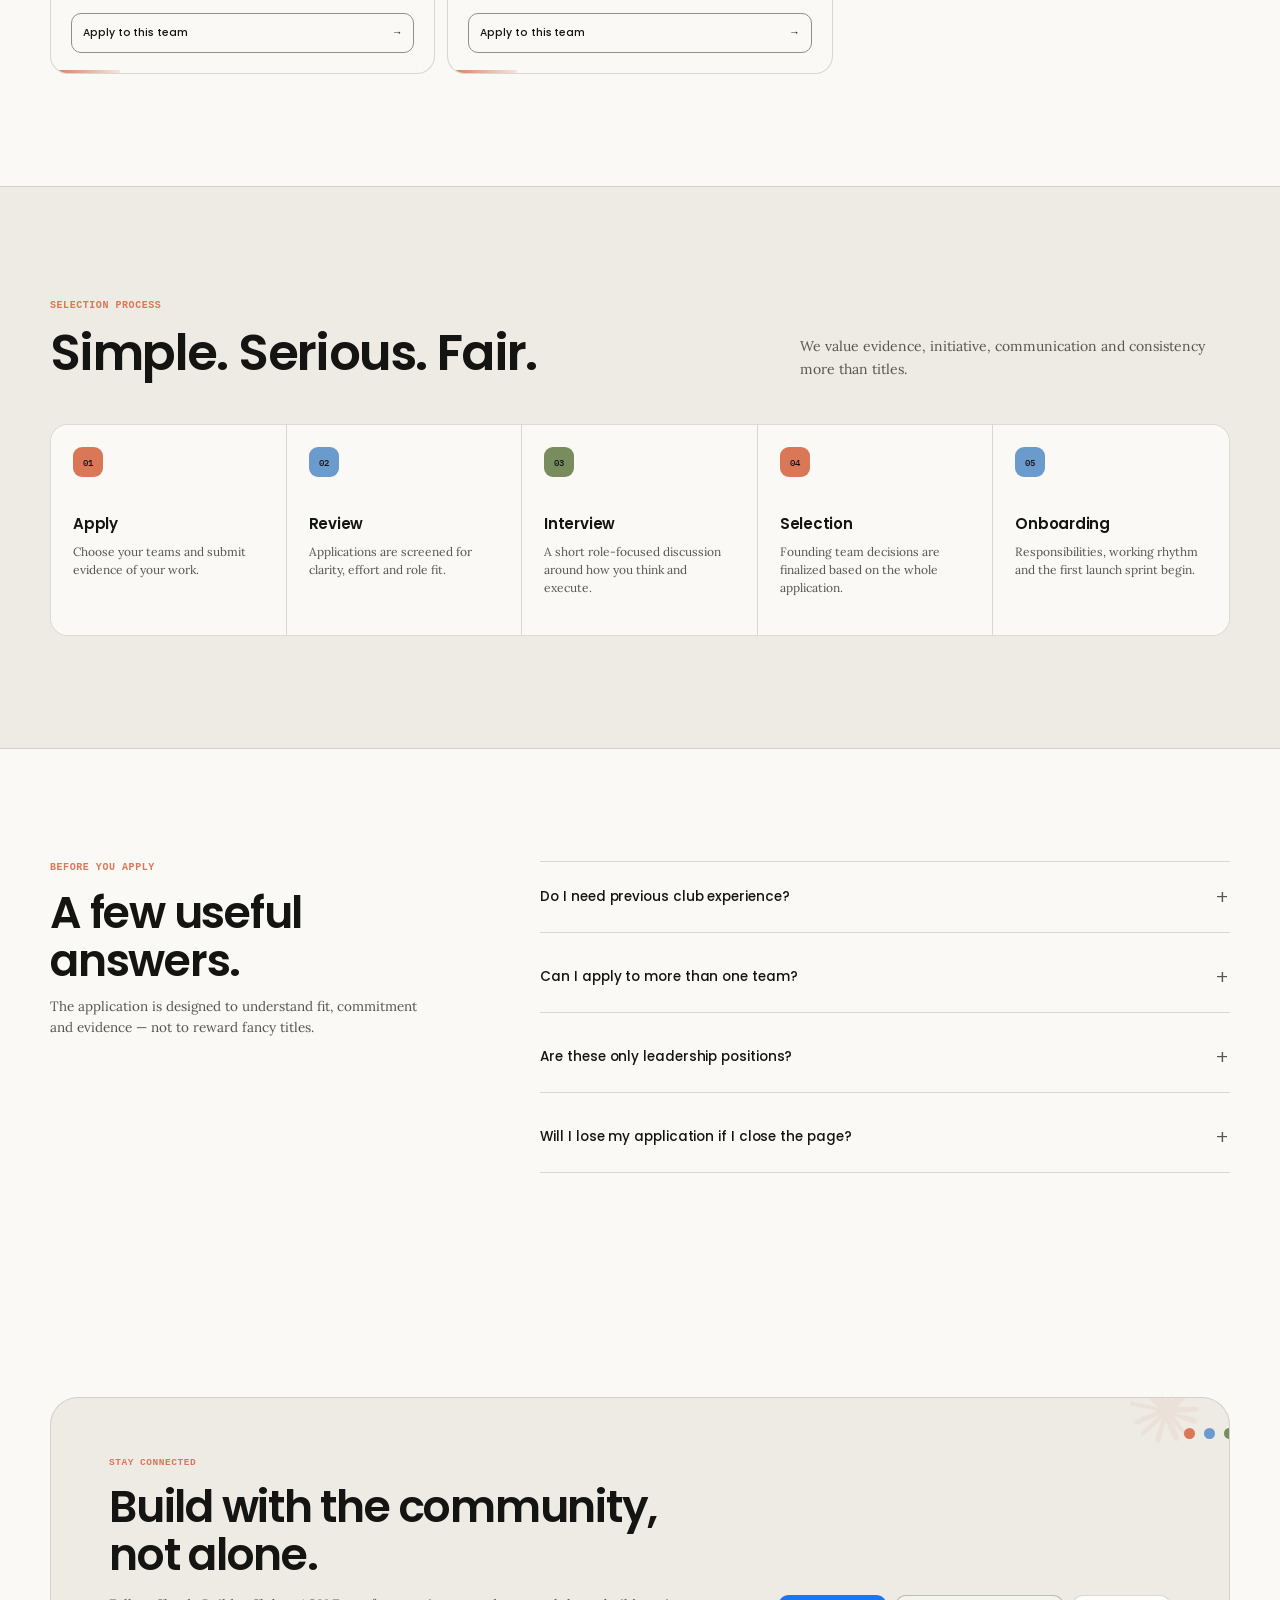
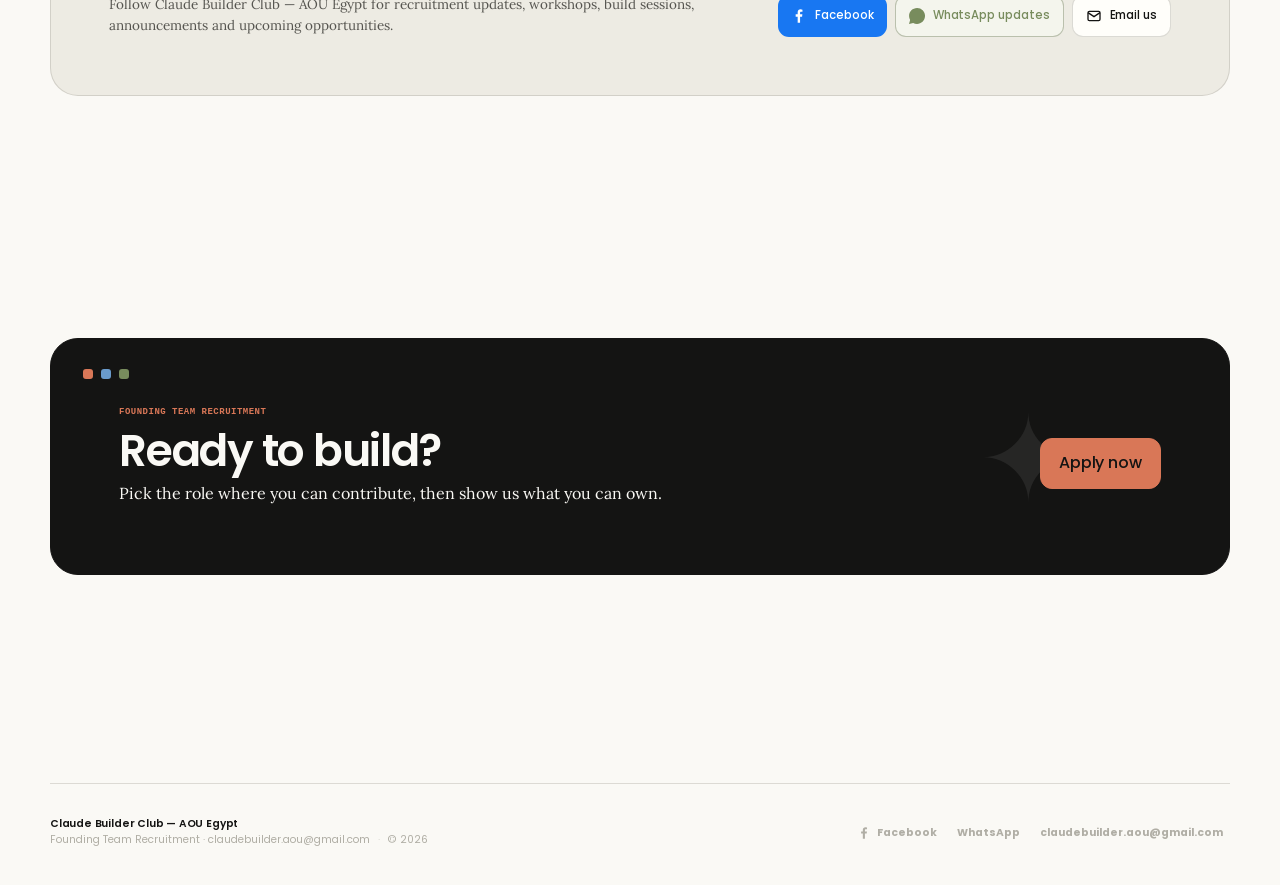
==== commit 015d7d8c: "fix: publish Claude spark identity with fresh cache version" ====
--- a/index.html
+++ b/index.html
@@ -33,8 +33,8 @@
 
   <link rel="preconnect" href="https://fonts.googleapis.com" />
   <link rel="preconnect" href="https://fonts.gstatic.com" crossorigin />
-  <link rel="icon" type="image/svg+xml" href="./assets/brand/logos/claude-favicon.svg?v=20261013a1" />
-  <link rel="stylesheet" href="./assets/css/site.css?v=20261013fix2" data-cbc-mobile-menu />
+  <link rel="icon" type="image/svg+xml" href="./assets/brand/logos/claude-spark.svg?v=20261013brandpack3" />
+  <link rel="stylesheet" href="./assets/css/site.css?v=20261013brandpack3" data-cbc-mobile-menu />
 </head>
 <body>
   <header class="nav">
--- a/assets/css/site.css
+++ b/assets/css/site.css
@@ -1,49 +1,32 @@
 /*
   Claude Builder Club — production CSS entrypoint
-  Keep import order intentional. New CSS should be added as a module, not at repo root.
+  Keep import order intentional. All @imports stay before style rules.
 */
 
 /* Foundation */
-@import url("./base/styles.css?v=20261013fix2");
+@import url("./base/styles.css?v=20261013brandpack3");
 
 /* Historical layout layers kept isolated during consolidation */
-@import url("./legacy/polish.css?v=20261013fix2");
-@import url("./legacy/hotfix.css?v=20261013fix2");
-@import url("./legacy/brand.css?v=20261013fix2");
-@import url("./legacy/community.css?v=20261013fix2");
-@import url("./legacy/revamp.css?v=20261013fix2");
+@import url("./legacy/polish.css?v=20261013brandpack3");
+@import url("./legacy/hotfix.css?v=20261013brandpack3");
+@import url("./legacy/brand.css?v=20261013brandpack3");
+@import url("./legacy/community.css?v=20261013brandpack3");
+@import url("./legacy/revamp.css?v=20261013brandpack3");
 
 /* Claude / Anthropic visual system */
-@import url("./claude/theme.css?v=20261013fix2");
-@import url("./claude/polish.css?v=20261013fix2");
-@import url("./claude/typography.css?v=20261013fix2");
-@import url("./claude/official.css?v=20261013fix2");
+@import url("./claude/theme.css?v=20261013brandpack3");
+@import url("./claude/polish.css?v=20261013brandpack3");
+@import url("./claude/typography.css?v=20261013brandpack3");
+@import url("./claude/official.css?v=20261013brandpack3");
 
 /* Application experience */
-@import url("./claude/form.css?v=20261013fix2");
-@import url("./claude/form-fix.css?v=20261013fix2");
+@import url("./claude/form.css?v=20261013brandpack3");
+@import url("./claude/form-fix.css?v=20261013brandpack3");
 
 /* Components */
-@import url("./components/mobile-menu.css?v=20261013fix2");
-@import url("./components/navigation.css?v=20261013fix2");
-@import url("./components/form-layout-fix.css?v=20261013fix2");
+@import url("./components/mobile-menu.css?v=20261013brandpack3");
+@import url("./components/navigation.css?v=20261013brandpack3");
+@import url("./components/form-layout-fix.css?v=20261013brandpack3");
 
-/*
-  Canonical asset paths.
-  Some legacy modules were moved without rewriting every historical declaration;
-  these final declarations keep all visual assets sourced from assets/brand/.
-*/
-.brand::before,
-html[data-theme="dark"] .brand::before,
-.hero-club-name::before,
-.brief-mark,
-.mobile-menu-mark,
-.modal-head::before{
-  background-image:url("../brand/logos/claude-spark.svg")!important;
-  background-repeat:no-repeat!important;
-  background-position:center!important;
-}
-
-.community-card::before{
-  background-image:url("../brand/logos/claude-spark.svg")!important;
-}
+/* Uploaded Claude asset pack wins over every legacy placeholder. */
+@import url("./claude/brand-assets.css?v=20261013brandpack3");
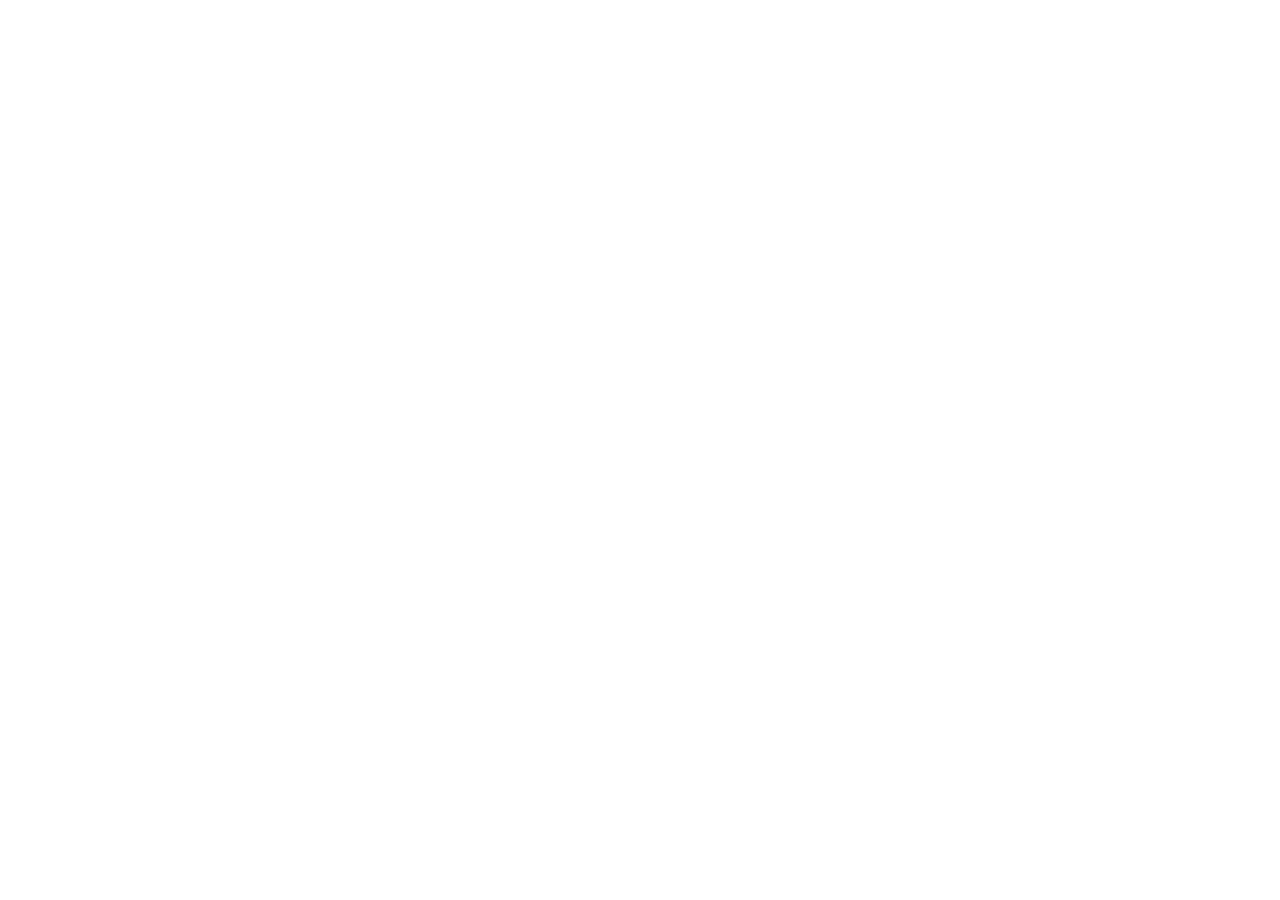
==== commit 3493868f: "Redirect legacy recruitment URL to Claude AOU organization site" ====
--- a/index.html
+++ b/index.html
@@ -3,493 +3,32 @@
 <head>
   <meta charset="utf-8" />
   <meta name="viewport" content="width=device-width,initial-scale=1" />
-  <meta name="color-scheme" content="light dark" />
-  <meta name="theme-color" content="#faf9f5" media="(prefers-color-scheme: light)" />
-  <meta name="theme-color" content="#141413" media="(prefers-color-scheme: dark)" />
+  <meta name="robots" content="noindex,follow" />
+  <meta http-equiv="refresh" content="0; url=https://claudeaou.github.io/" />
+  <link rel="canonical" href="https://claudeaou.github.io/" />
+  <title>Claude Builder Club — AOU Egypt</title>
   <script>
     (() => {
-      let pref = "system";
-      try { pref = localStorage.getItem("cbc-theme") || "system"; } catch (_) {}
-      const systemDark = window.matchMedia("(prefers-color-scheme: dark)").matches;
-      document.documentElement.dataset.themePreference = pref;
-      document.documentElement.dataset.theme =
-        pref === "system" ? (systemDark ? "dark" : "light") : pref;
+      const destination = new URL("https://claudeaou.github.io/");
+      destination.search = window.location.search;
+      destination.hash = window.location.hash;
+      window.location.replace(destination.toString());
     })();
   </script>
-
-  <title>Join the Founding Team | Claude Builder Club — AOU Egypt</title>
-  <meta name="description" content="Apply to join the founding team of Claude Builder Club — AOU Egypt. Explore technical, operations, media, community, partnerships and project roles." />
-  <meta name="robots" content="index,follow" />
-  <link rel="canonical" href="https://mhmdwaelanwr.github.io/hiring-cbc/" />
-
-  <meta property="og:type" content="website" />
-  <meta property="og:site_name" content="Claude Builder Club — AOU Egypt" />
-  <meta property="og:title" content="Join the Founding Team | Claude Builder Club — AOU Egypt" />
-  <meta property="og:description" content="Build workshops, projects, hackathons and a serious AI builder community at AOU Egypt." />
-  <meta property="og:url" content="https://mhmdwaelanwr.github.io/hiring-cbc/" />
-  <meta name="twitter:card" content="summary" />
-  <meta name="twitter:title" content="Claude Builder Club — AOU Egypt | Founding Team" />
-  <meta name="twitter:description" content="Applications are open for the founding team." />
-
-  <link rel="preconnect" href="https://fonts.googleapis.com" />
-  <link rel="preconnect" href="https://fonts.gstatic.com" crossorigin />
-  <link rel="icon" type="image/svg+xml" href="./assets/brand/logos/claude-spark.svg?v=20261013brandpack3" />
-  <link rel="stylesheet" href="./assets/css/site.css?v=20261013brandpack3" data-cbc-mobile-menu />
+  <style>
+    :root{color-scheme:light dark}
+    *{box-sizing:border-box}
+    body{margin:0;min-height:100vh;display:grid;place-items:center;padding:24px;font-family:system-ui,-apple-system,"Segoe UI",sans-serif;background:#faf9f5;color:#141413}
+    main{max-width:560px;text-align:center}
+    a{color:#b45f43;font-weight:700}
+    @media(prefers-color-scheme:dark){body{background:#141413;color:#f5f2eb}}
+  </style>
 </head>
 <body>
-  <header class="nav">
-    <div class="wrap nav-inner">
-      <a class="brand" href="#top" aria-label="Claude Builder Club — AOU Egypt home">
-        <span class="brand-copy">
-          <strong>Claude Builder Club</strong>
-          <small>AOU Egypt · Founding Team</small>
-        </span>
-      </a>
-
-      <nav class="nav-links" aria-label="Primary navigation">
-        <a href="#about">About</a>
-        <a href="#teams">Teams</a>
-        <a href="#process">Process</a>
-        <a href="#community">Community</a>
-        <a class="nav-facebook" href="https://www.facebook.com/claudeaouclub" target="_blank" rel="noopener noreferrer" aria-label="Claude Builder Club — AOU Egypt on Facebook">
-          <svg viewBox="0 0 24 24" aria-hidden="true" fill="currentColor"><path d="M13.6 22v-9h3l.45-3.5H13.6V7.27c0-1.01.28-1.7 1.74-1.7H17.2V2.44A24.8 24.8 0 0 0 14.5 2c-2.67 0-4.5 1.63-4.5 4.62V9.5H7V13h3v9h3.6Z"/></svg>
-          <span>Facebook</span>
-        </a>
-        <a class="nav-whatsapp" href="https://chat.whatsapp.com/GwiXzxyBXTBDsBqeenPYP8" target="_blank" rel="noopener noreferrer" aria-label="Claude Builder Club — AOU Egypt on WhatsApp">
-          <svg viewBox="0 0 24 24" aria-hidden="true" fill="currentColor"><path d="M20.52 3.48A11.82 11.82 0 0 0 12.06 0C5.47 0 .11 5.36.11 11.95c0 2.1.55 4.16 1.6 5.96L0 24l6.24-1.64a11.93 11.93 0 0 0 5.81 1.48h.01c6.59 0 11.95-5.36 11.95-11.95 0-3.19-1.24-6.19-3.49-8.41Z"/></svg>
-          <span>WhatsApp</span>
-        </a>
-        <button class="theme-toggle" id="themeToggle" type="button" aria-label="Change color theme" title="Theme: System">
-          <span class="theme-icon" aria-hidden="true">◐</span>
-          <span class="theme-label">System</span>
-        </button>
-        <span class="nav-status" id="navStatus" hidden>Applications opening soon</span>
-        <button class="btn btn-primary js-apply nav-apply" data-open-label="Apply">Apply</button>
-      </nav>
-    </div>
-  </header>
-
-  <main id="top">
-    <section class="hero wrap" aria-labelledby="heroTitle">
-      <div class="hero-copy">
-        <div class="hero-status" id="heroStatus">Applications opening soon</div>
-        <div class="eyebrow">FOUNDING TEAM · 2026</div>
-        <h1 id="heroTitle">Build the club from day one.</h1>
-        <p class="hero-club-name">Claude Builder Club — AOU Egypt</p>
-        <p class="lead">
-          Join the founding team shaping technical workshops, projects, hackathons,
-          partnerships and a serious AI builder community for students at AOU Egypt.
-        </p>
-        <div class="hero-actions">
-          <button class="btn btn-primary js-apply" data-open-label="Start application">Start application</button>
-          <a class="btn btn-ghost" href="#teams">Explore teams</a>
-          <a class="btn btn-ghost hero-facebook" href="https://www.facebook.com/claudeaouclub" target="_blank" rel="noopener noreferrer">
-            <svg viewBox="0 0 24 24" aria-hidden="true" fill="currentColor"><path d="M13.6 22v-9h3l.45-3.5H13.6V7.27c0-1.01.28-1.7 1.74-1.7H17.2V2.44A24.8 24.8 0 0 0 14.5 2c-2.67 0-4.5 1.63-4.5 4.62V9.5H7V13h3v9h3.6Z"/></svg>
-            <span>Follow on Facebook</span>
-          </a>
-        </div>
-        <div class="community-proof" aria-label="Recruitment highlights">
-          <span><i class="proof-dot" aria-hidden="true"></i>AOU Egypt students</span>
-          <span>11 teams</span>
-          <span>Draft autosave</span>
-        </div>
-      </div>
-
-      <aside class="hero-panel hero-brief" aria-label="Founding team mission">
-        <div class="brief-top">
-          <div class="brief-mark"><img src="./assets/brand/logos/claude-spark.svg" alt="" /></div>
-          <div>
-            <span>Claude Builder Club</span>
-            <strong>AOU Egypt · Founding Team</strong>
-          </div>
-        </div>
-        <div class="panel-kicker">YOUR MANDATE</div>
-        <h2>Own a function. Ship real work.</h2>
-        <ul>
-          <li>Run technical workshops, build nights, hackathons and demos.</li>
-          <li>Create a credible AI builder community inside AOU Egypt.</li>
-          <li>Work with speakers, communities, sponsors and collaborators.</li>
-          <li>Turn student ideas into projects, portfolios and measurable outcomes.</li>
-        </ul>
-        <div class="brief-foot">Ownership · Consistency · Collaboration</div>
-      </aside>
-    </section>
-
-    <section class="stats wrap" aria-label="Recruitment overview">
-      <div><strong>11</strong><span>Core teams</span></div>
-      <div><strong>50+</strong><span>Role paths</span></div>
-      <div><strong>5</strong><span>Application steps</span></div>
-      <div><strong>Local</strong><span>Draft autosave</span></div>
-    </section>
-
-    <section id="about" class="values-section">
-      <div class="wrap">
-        <div class="values-head">
-          <div>
-            <div class="eyebrow">WHAT WE VALUE</div>
-            <h2>We are hiring builders, not titles.</h2>
-          </div>
-          <p>
-            You do not need the biggest CV in the room. We care about how you think,
-            whether you follow through, and what you can contribute to a team that is still being built.
-          </p>
-        </div>
-        <div class="values-grid">
-          <article class="value-card">
-            <span class="value-index">01</span>
-            <h3>Ownership</h3>
-            <p>Take responsibility, communicate early and move work forward without waiting to be chased.</p>
-          </article>
-          <article class="value-card">
-            <span class="value-index">02</span>
-            <h3>Evidence</h3>
-            <p>Show what you have built, organized, designed, written, led or improved — even if it started small.</p>
-          </article>
-          <article class="value-card">
-            <span class="value-index">03</span>
-            <h3>Reliability</h3>
-            <p>Founding teams depend on consistency. Clear commitments matter more than impressive promises.</p>
-          </article>
-          <article class="value-card">
-            <span class="value-index">04</span>
-            <h3>Collaboration</h3>
-            <p>Strong work should make the whole club better, not just one person or one team look good.</p>
-          </article>
-        </div>
-      </div>
-    </section>
-
-    <section id="teams" class="section">
-      <div class="wrap">
-        <div class="section-head">
-          <div>
-            <div class="eyebrow">OPEN TEAMS</div>
-            <h2>Find where you can make impact.</h2>
-          </div>
-          <p>Search by skill or explore by function. You will choose a first and second preference in the application.</p>
-        </div>
-
-        <div class="team-tools" aria-label="Team filters">
-          <label class="team-search-wrap" aria-label="Search teams and skills">
-            <svg viewBox="0 0 24 24" aria-hidden="true" fill="none" stroke="currentColor" stroke-width="2"><circle cx="11" cy="11" r="7"/><path d="m20 20-3.5-3.5"/></svg>
-            <input id="teamSearch" type="search" placeholder="Search teams, skills or roles…" autocomplete="off" />
-          </label>
-          <div class="team-filters" role="group" aria-label="Filter teams by area">
-            <button class="team-filter active" type="button" data-team-filter="all" aria-pressed="true">All teams</button>
-            <button class="team-filter" type="button" data-team-filter="technical" aria-pressed="false">Technical & Build</button>
-            <button class="team-filter" type="button" data-team-filter="operations" aria-pressed="false">Leadership & Ops</button>
-            <button class="team-filter" type="button" data-team-filter="brand" aria-pressed="false">Brand & External</button>
-            <button class="team-filter" type="button" data-team-filter="people" aria-pressed="false">Community & People</button>
-          </div>
-        </div>
-        <p class="team-result-meta" id="teamResultCount" aria-live="polite">11 teams shown</p>
-        <div class="roles" id="rolesGrid"></div>
-      </div>
-    </section>
-
-    <section id="process" class="section section-soft">
-      <div class="wrap">
-        <div class="section-head">
-          <div>
-            <div class="eyebrow">SELECTION PROCESS</div>
-            <h2>Simple. Serious. Fair.</h2>
-          </div>
-          <p>We value evidence, initiative, communication and consistency more than titles.</p>
-        </div>
-        <div class="steps">
-          <div><b>01</b><h3>Apply</h3><p>Choose your teams and submit evidence of your work.</p></div>
-          <div><b>02</b><h3>Review</h3><p>Applications are screened for clarity, effort and role fit.</p></div>
-          <div><b>03</b><h3>Interview</h3><p>A short role-focused discussion around how you think and execute.</p></div>
-          <div><b>04</b><h3>Selection</h3><p>Founding team decisions are finalized based on the whole application.</p></div>
-          <div><b>05</b><h3>Onboarding</h3><p>Responsibilities, working rhythm and the first launch sprint begin.</p></div>
-        </div>
-      </div>
-    </section>
-
-    <section class="faq-section" aria-labelledby="faqTitle">
-      <div class="wrap faq-layout">
-        <div class="faq-intro">
-          <div class="eyebrow">BEFORE YOU APPLY</div>
-          <h2 id="faqTitle">A few useful answers.</h2>
-          <p>The application is designed to understand fit, commitment and evidence — not to reward fancy titles.</p>
-        </div>
-        <div class="faq-list">
-          <details>
-            <summary>Do I need previous club experience?</summary>
-            <p>No. Relevant experience helps, but projects, volunteering, freelance work, coursework and things you independently shipped can all demonstrate ability.</p>
-          </details>
-          <details>
-            <summary>Can I apply to more than one team?</summary>
-            <p>Yes. The application asks for a first and second team preference, with a preferred role for each.</p>
-          </details>
-          <details>
-            <summary>Are these only leadership positions?</summary>
-            <p>No. The recruitment includes leads, coordinators, specialists, members and volunteer paths across technical and non-technical teams.</p>
-          </details>
-          <details>
-            <summary>Will I lose my application if I close the page?</summary>
-            <p>Your draft is saved locally in your browser while you type. You can return on the same device and continue before submitting.</p>
-          </details>
-        </div>
-      </div>
-    </section>
-
-    <section id="community" class="community-section">
-      <div class="wrap">
-        <div class="community-card">
-          <div class="community-copy">
-            <div class="community-kicker">Stay connected</div>
-            <h2>Build with the community, not alone.</h2>
-            <p>Follow Claude Builder Club — AOU Egypt for recruitment updates, workshops, build sessions, announcements and upcoming opportunities.</p>
-          </div>
-          <div class="community-actions" aria-label="Community channels">
-            <a class="community-link facebook" href="https://www.facebook.com/claudeaouclub" target="_blank" rel="noopener noreferrer">
-              <svg viewBox="0 0 24 24" aria-hidden="true" fill="currentColor"><path d="M13.6 22v-9h3l.45-3.5H13.6V7.27c0-1.01.28-1.7 1.74-1.7H17.2V2.44A24.8 24.8 0 0 0 14.5 2c-2.67 0-4.5 1.63-4.5 4.62V9.5H7V13h3v9h3.6Z"/></svg>
-              <span>Facebook</span>
-            </a>
-            <a class="community-link whatsapp" href="https://chat.whatsapp.com/GwiXzxyBXTBDsBqeenPYP8" target="_blank" rel="noopener noreferrer">
-              <svg viewBox="0 0 24 24" aria-hidden="true" fill="currentColor"><path d="M20.52 3.48A11.82 11.82 0 0 0 12.06 0C5.47 0 .11 5.36.11 11.95c0 2.1.55 4.16 1.6 5.96L0 24l6.24-1.64a11.93 11.93 0 0 0 5.81 1.48h.01c6.59 0 11.95-5.36 11.95-11.95 0-3.19-1.24-6.19-3.49-8.41Z"/></svg>
-              <span>WhatsApp updates</span>
-            </a>
-            <a class="community-link email" href="mailto:claudebuilder.aou@gmail.com">
-              <svg viewBox="0 0 24 24" aria-hidden="true" fill="none" stroke="currentColor" stroke-width="2"><rect x="3" y="5" width="18" height="14" rx="2"/><path d="m3 7 9 6 9-6"/></svg>
-              <span>Email us</span>
-            </a>
-          </div>
-        </div>
-      </div>
-    </section>
-
-    <section class="section">
-      <div class="wrap">
-        <div class="cta">
-          <div>
-            <div class="cta-copy-eyebrow">FOUNDING TEAM RECRUITMENT</div>
-            <h2>Ready to build?</h2>
-            <p>Pick the role where you can contribute, then show us what you can own.</p>
-          </div>
-          <button class="btn btn-orange js-apply" data-open-label="Apply now">Apply now</button>
-        </div>
-      </div>
-    </section>
+  <main>
+    <h1>Claude Builder Club — AOU Egypt</h1>
+    <p>Our recruitment site has moved.</p>
+    <p><a href="https://claudeaou.github.io/">Continue to claudeaou.github.io</a></p>
   </main>
-
-  <a class="floating-whatsapp" href="https://chat.whatsapp.com/GwiXzxyBXTBDsBqeenPYP8" target="_blank" rel="noopener noreferrer" aria-label="Join recruitment updates on WhatsApp">
-    <span class="wa-dot" aria-hidden="true"></span>
-    <span><strong>Recruitment updates</strong><small>Join WhatsApp</small></span>
-  </a>
-
-  <footer class="footer wrap">
-    <div>
-      <strong>Claude Builder Club — AOU Egypt</strong>
-      <div class="footer-meta-line">
-        <span id="footerMeta">Founding Team Recruitment</span>
-        <span class="dot" aria-hidden="true">·</span>
-        <span>© <span id="footerYear">2026</span></span>
-      </div>
-    </div>
-    <div class="footer-social" aria-label="Club links">
-      <a href="https://www.facebook.com/claudeaouclub" target="_blank" rel="noopener noreferrer">
-        <svg viewBox="0 0 24 24" aria-hidden="true" fill="currentColor"><path d="M13.6 22v-9h3l.45-3.5H13.6V7.27c0-1.01.28-1.7 1.74-1.7H17.2V2.44A24.8 24.8 0 0 0 14.5 2c-2.67 0-4.5 1.63-4.5 4.62V9.5H7V13h3v9h3.6Z"/></svg>
-        <span>Facebook</span>
-      </a>
-      <a href="https://chat.whatsapp.com/GwiXzxyBXTBDsBqeenPYP8" target="_blank" rel="noopener noreferrer"><span>WhatsApp</span></a>
-      <a href="mailto:claudebuilder.aou@gmail.com"><span>claudebuilder.aou@gmail.com</span></a>
-    </div>
-  </footer>
-
-  <div class="modal" id="modal" aria-hidden="true">
-    <div class="modal-card" role="dialog" aria-modal="true" aria-labelledby="formTitle">
-      <div class="modal-head">
-        <div>
-          <small>FOUNDING TEAM APPLICATION</small>
-          <h2 id="formTitle">Claude Builder Club — AOU Egypt</h2>
-          <div class="step-meta">
-            <span id="stepCounter">Step 1 of 5</span>
-            <strong id="stepLabel">Profile</strong>
-            <span class="draft-status" id="draftStatus">Draft saved on this device</span>
-          </div>
-        </div>
-        <button class="icon-btn" id="closeModal" aria-label="Close application">×</button>
-        <div class="progress" aria-hidden="true"><span id="progress"></span></div>
-      </div>
-
-      <form id="applicationForm" novalidate>
-        <div aria-hidden="true" style="position:absolute;left:-10000px;top:auto;width:1px;height:1px;overflow:hidden"><label>Website<input type="text" name="website" tabindex="-1" autocomplete="off" /></label></div>
-        <section class="form-page active" data-page="1">
-          <h3>Start with the basics.</h3>
-          <p>Tell us who you are and how we can reach you.</p>
-          <div class="grid2">
-            <label>Full name *<input name="full_name" autocomplete="name" required /></label>
-            <label>AOU Student ID *<input name="student_id" required /></label>
-            <label>Personal email *<input type="email" name="email" autocomplete="email" placeholder="you@example.com" required /></label>
-            <label>AOU university email *<input type="email" name="university_email" autocomplete="email" placeholder="SXXXXXXXXEG@std.aou.edu.eg" pattern=".+@std\.aou\.edu\.eg$" title="Use your AOU student email ending with @std.aou.edu.eg" required /></label>
-            <label>Phone / WhatsApp *<input name="phone" autocomplete="tel" required /></label>
-            <label>Faculty *
-              <select name="faculty" id="facultySelect" required>
-                <option value="">Select your faculty</option>
-              </select>
-            </label>
-            <label>Programme / Major *
-              <select name="major" id="majorSelect" required disabled>
-                <option value="">Choose a faculty first</option>
-              </select>
-            </label>
-            <label>Academic year *
-              <select name="academic_year" required>
-                <option value="">Select</option>
-                <option>1st Year</option><option>2nd Year</option><option>3rd Year</option>
-                <option>4th Year</option><option>Other</option>
-              </select>
-            </label>
-          </div>
-        </section>
-
-        <section class="form-page" data-page="2">
-          <h3>Where do you want to contribute?</h3>
-          <p>Choose a first and second preference. Pick based on real interest and what you can execute — not the title.</p>
-          <div class="preference-card">
-            <div class="preference-number">01</div>
-            <div class="grid2">
-              <label>First preference *
-                <select name="team_first" id="teamFirst" required></select>
-              </label>
-              <label>Preferred role *
-                <select name="preferred_role" id="roleFirst" required disabled>
-                  <option value="">Choose a team first</option>
-                </select>
-              </label>
-            </div>
-          </div>
-          <div class="preference-card preference-card-secondary">
-            <div class="preference-number">02</div>
-            <div class="grid2">
-              <label>Second preference *
-                <select name="team_second" id="teamSecond" required></select>
-              </label>
-              <label>Preferred role *
-                <select name="second_preferred_role" id="roleSecond" required disabled>
-                  <option value="">Choose a team first</option>
-                </select>
-              </label>
-            </div>
-          </div>
-          <div class="grid2">
-            <label>Weekly availability *
-              <select name="availability" required>
-                <option value="">Select</option><option>2–3 hours</option><option>4–6 hours</option>
-                <option>7–10 hours</option><option>10+ hours</option>
-              </select>
-            </label>
-            <label>Can you attend in-person activities? *
-              <select name="in_person" required>
-                <option value="">Select</option><option>Yes</option><option>Mostly yes</option>
-                <option>Sometimes</option><option>Mostly remote</option>
-              </select>
-            </label>
-          </div>
-          <div id="conditional"></div>
-        </section>
-
-        <section class="form-page" data-page="3">
-          <h3>Show evidence.</h3>
-          <p>Links are optional, but proof of work makes your application much stronger.</p>
-          <div class="grid2">
-            <label>LinkedIn<input type="url" name="linkedin" placeholder="https://linkedin.com/in/..." /></label>
-            <label>GitHub / Portfolio<input type="url" name="portfolio" placeholder="https://..." /></label>
-            <label>Design / Media Portfolio<input type="url" name="design_portfolio" placeholder="Behance, Drive, Instagram..." /></label>
-            <label>Other relevant link<input type="url" name="other_link" placeholder="Project, event, article, repo..." /></label>
-          </div>
-          <label>Tell us about something you actually shipped or organized *
-            <textarea name="evidence" required placeholder="What was your role? What did you do? What happened?"></textarea>
-          </label>
-        </section>
-
-        <section class="form-page" data-page="4">
-          <h3>Think like an owner.</h3>
-          <p>There are no perfect answers. We want to see how you think and prioritize.</p>
-          <label>Why do you want to join the founding team? *
-            <textarea name="motivation" required></textarea>
-          </label>
-          <label>Scenario *
-            <textarea name="scenario" required placeholder="An event is 48 hours away. Registrations are low, a team member disappears, and the speaker asks for a schedule change. What do you do first, and why?"></textarea>
-          </label>
-          <label>What would you improve at AOU through this club? *
-            <textarea name="campus_impact" required></textarea>
-          </label>
-        </section>
-
-        <section class="form-page" data-page="5">
-          <h3>Final check.</h3>
-          <p>Founding team roles require consistency, communication and accountability.</p>
-          <label class="check"><input type="checkbox" name="commitment" required /><span>I understand this is an active operating role with real responsibilities, not just a title or certificate.</span></label>
-          <label class="check"><input type="checkbox" name="accuracy" required /><span>I confirm the information in this application is accurate.</span></label>
-          <label class="check"><input type="checkbox" name="privacy" required /><span>I agree that my application data may be reviewed by the recruitment team for selection purposes.</span></label>
-          <label>Anything else we should know?<textarea name="notes"></textarea></label>
-        </section>
-
-        <div class="form-nav">
-          <button type="button" class="btn btn-ghost" id="backBtn">← Back</button>
-          <button type="button" class="btn btn-dark" id="nextBtn">Continue →</button>
-        </div>
-      </form>
-
-      <div class="success" id="success">
-        <div class="success-icon">✓</div>
-        <div class="success-kicker">APPLICATION SUBMITTED</div>
-        <h3>Thank you for applying.</h3>
-        <p class="success-lead" id="successMessage">
-          Your application to the Claude Builder Club — AOU Egypt founding team has been received successfully.
-        </p>
-
-        <div class="success-summary">
-          <div>
-            <span>Submission reference</span>
-            <strong id="submissionReference">—</strong>
-          </div>
-          <div>
-            <span>First preference</span>
-            <strong id="successTeam">—</strong>
-          </div>
-        </div>
-
-        <div class="success-next">
-          <strong>What happens next?</strong>
-          <p>Our recruitment team will review your application. If your profile is shortlisted, we’ll contact you using the email or phone number you submitted with the next step and interview details.</p>
-        </div>
-
-        <p class="success-note">A confirmation email should arrive shortly with your official Application ID.</p>
-
-        <div class="whatsapp-follow">
-          <div>
-            <strong>Follow the latest recruitment updates</strong>
-            <span>Join the WhatsApp group to follow recruitment changes and announcements.</span>
-          </div>
-          <a class="btn btn-whatsapp" href="https://chat.whatsapp.com/GwiXzxyBXTBDsBqeenPYP8" target="_blank" rel="noopener noreferrer">Join WhatsApp updates ↗</a>
-        </div>
-
-        <div class="social-after-submit">
-          <div>
-            <strong>Follow the club on Facebook</strong>
-            <span>See announcements, events and community updates from Claude Builder Club — AOU Egypt.</span>
-          </div>
-          <a href="https://www.facebook.com/claudeaouclub" target="_blank" rel="noopener noreferrer">
-            <svg viewBox="0 0 24 24" aria-hidden="true" fill="currentColor"><path d="M13.6 22v-9h3l.45-3.5H13.6V7.27c0-1.01.28-1.7 1.74-1.7H17.2V2.44A24.8 24.8 0 0 0 14.5 2c-2.67 0-4.5 1.63-4.5 4.62V9.5H7V13h3v9h3.6Z"/></svg>
-            <span>Follow page</span>
-          </a>
-        </div>
-
-        <div class="success-actions">
-          <button class="btn btn-dark" id="downloadCopy">Download application copy</button>
-          <button class="btn btn-ghost" type="button" id="closeSuccess">Back to site</button>
-        </div>
-      </div>
-    </div>
-  </div>
-
-  <script src="./assets/js/config.js?v=20261013a1"></script>
-  <script src="./assets/js/app.js?v=20261013a1"></script>
-  <script src="./assets/js/submission-hotfix.js?v=20261013a1"></script>
-  <script src="./assets/js/revamp.js?v=20261013a1"></script>
 </body>
-</html>+</html>
